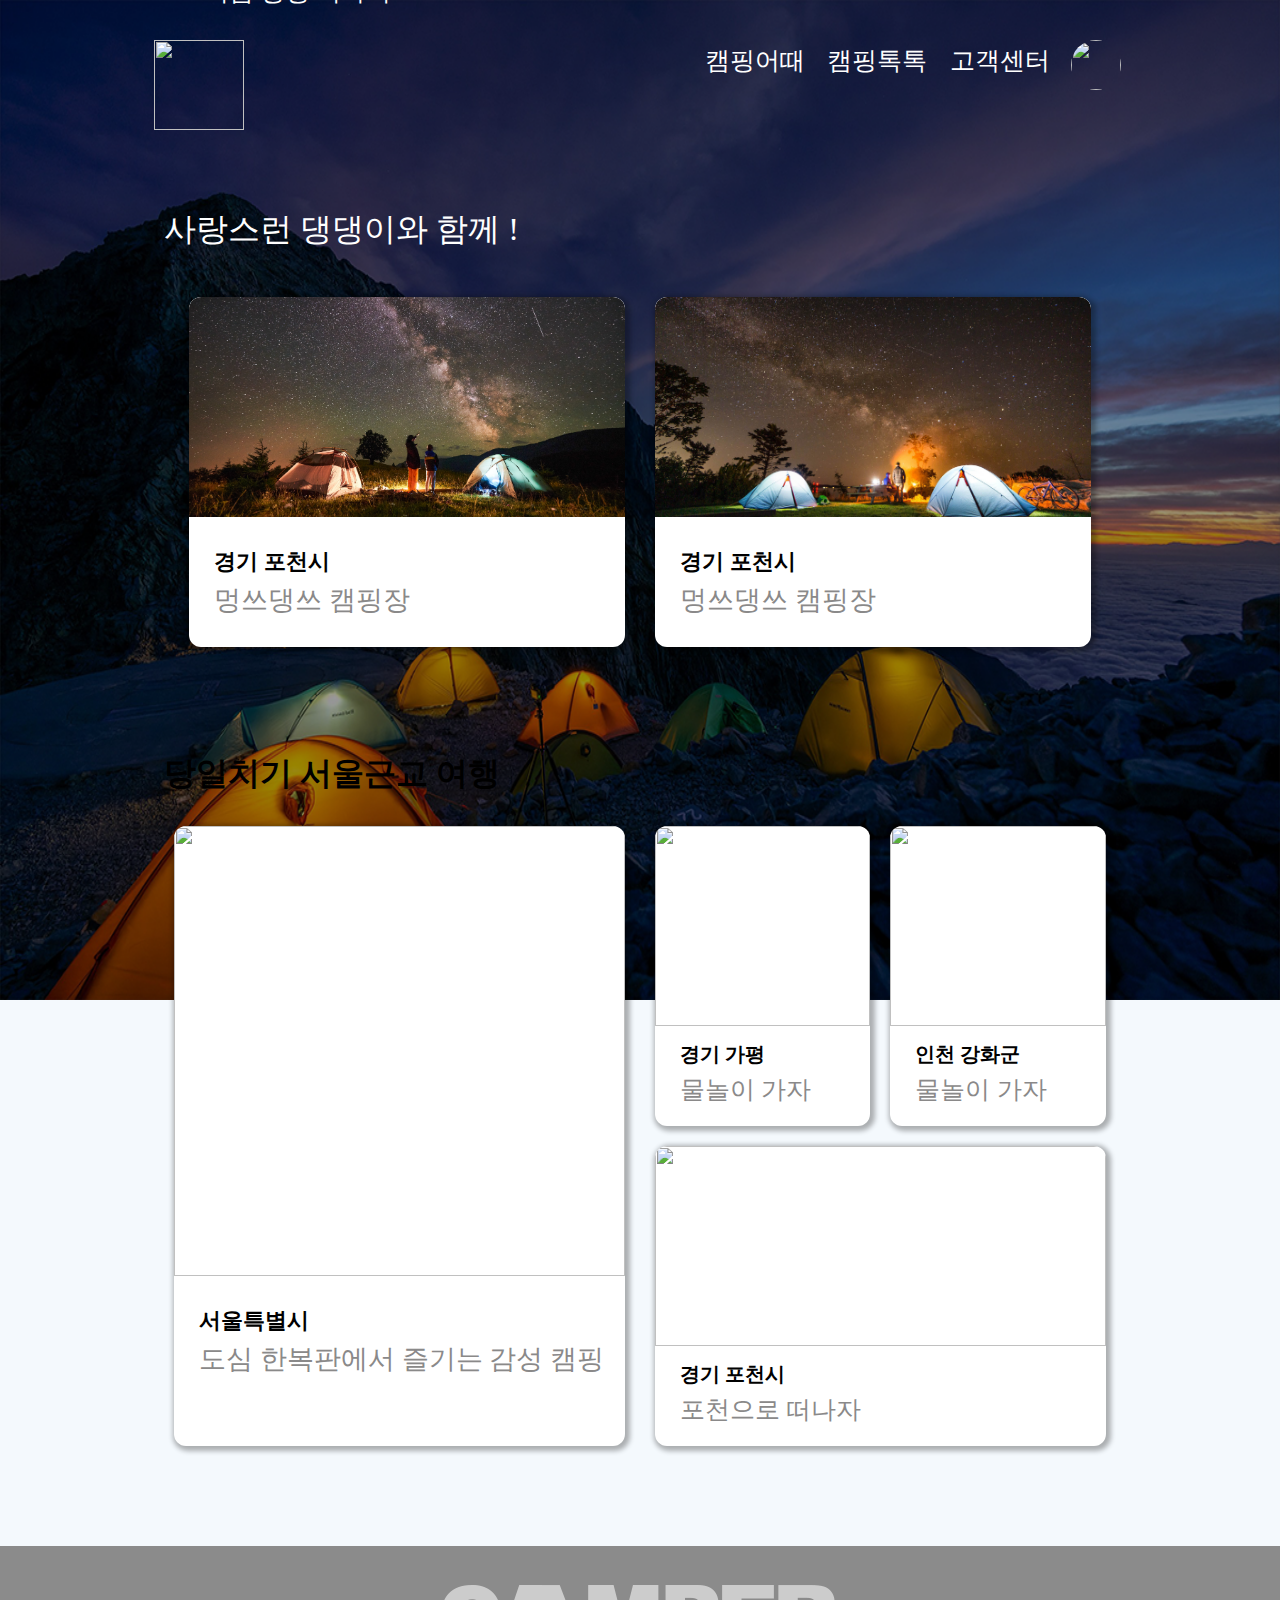
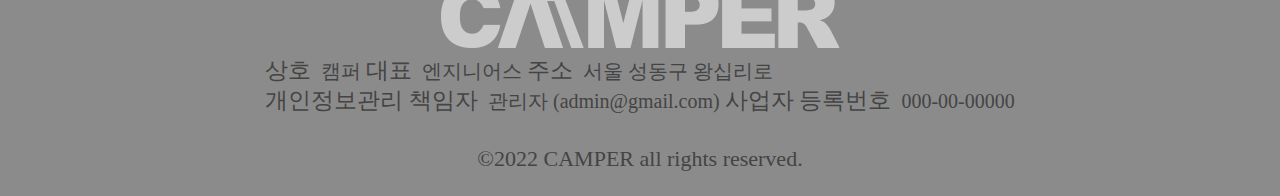
==== camper/src/main/webapp/index.html @ 8da44488 "0301 test" ====
<html lang="ko">

<head>
    <meta charset="UTF-8">
    <meta http-equiv="X-UA-Compatible" content="IE=edge">
    <meta name="viewport" content="width=device-width, initial-scale=1.0">
    <title>CAMPER</title>
    <link href="images/favicon.png" rel="shortcut icon">
    <link rel="stylesheet" href="./stylesheets/layout.css">
    <link rel="stylesheet" href="./stylesheets/header.css">
    <link rel="stylesheet" href="./stylesheets/footer.css">
    <link rel="stylesheet" href="./stylesheets/modal.css">
    <link rel="stylesheet" href="./stylesheets/main.css">
    <script src="https://use.fontawesome.com/releases/v5.2.0/js/all.js"></script>

    <style>
        @media screen and (max-width: 1780px) {
            .second_item:last-child {
                display: none;
            }
        }

        @media screen and (max-width: 1250px) {
            .header_container {
                width: 100%;
                padding: 12vw;
                padding-top: 20px;
                padding-bottom: 0;
                margin-top: 20px;
                display: flex;
                align-items: center;
            }

            .logo img {
                width: 130px;
                height: 30px;
            }

            .tab_menu_container {
                display: none;
                flex-direction: column;
                align-items: center;
                width: 100%;

            }

            .tab_menu_btn {
                width: 100%;
                text-align: center;
            }

            .burgerBar {}

            .burger_menu_container {
                justify-content: end;
                z-index: -1;
                margin-right: 10px;
            }

            .burger_menu {
                background: none;
                border: 0;
                outline: 0;
                cursor: pointer;
                width: 15%;
                height: 40px;
                transition: 0.3s all;
                text-align: center;
                font-size: 25px;
                font-weight: 500;
                color: #fff;
                display: block;
                padding: 5px 0 0 20px;
            }


            .tab_menu_container.active {
                display: flex;
                background-color: black;
                color: white;
            }
        }

        @media screen and (max-width: 950px) {

            .leftItem {
                width: 100%;
                height: 400px;
                margin: 0px;
            }

            .third_item_thumb1 {
                height: 275px;
            }

            .third_txt1 {
                height: 125px;
                width: 100%;
                border-radius: 0px 0px 12px 12px;
                font-weight: bold;
            }

            .rightItem {
                display: none;
            }

            .thirdContainer {
                display: flex;
                padding: 30px 10px 10px 10px;
                height: 400px;
                width: 100%;
            }

            body {
                background-size: 100% 700px;
            }

            header {
                height: 150px;
                width: 100%;
            }

            .first_section {
                margin: 0 12vw 20px 12vw;
            }

            .first_article {
                width: 60%;
                margin-bottom: -50px;
            }

            .article_title {
                font-size: 30px;
                white-space: pre-line;
                color: #ef8f1e;
                font-weight: 500;
            }

            .article_content {
                font-size: 18px;
                font-weight: 300;
                color: #fff;
                margin-top: 20px;
                line-height: 27px;
                overflow: hidden;
            }

            .article_view {
                font-size: 20px;
                font-weight: 400;
                margin-top: 5px;
                overflow: hidden;
            }
        }
    </style>
</head>

<body>
    <header>
        <nav class="header_container">
            <div class="header_item logo"><a href="/"><img src="./images/logo.PNG" height="90px"></a></div>
            <div class="header_item searchBar">
                <div class="tab_menu_container">
                    <button class="tab_menu_btn" id="stayBtn"><a href="./search/theme.do" style="color: #fff;">캠핑어때</a></button>
                    <button class="tab_menu_btn" id="experienceBtn"><a href="./community/main.do" style="color: #fff;">캠핑톡톡</a></button>
                    <button class="tab_menu_btn" id="onlineBtn"><a href="./dashboard/myads.do" style="color: #fff;">고객센터</a></button>
                </div>
            </div>

            <div class="header_item">
                <div class="header_dropdown"><button class="dropBtn"><img class="user_icon" src="./images/1.jpg"
                            height="30px"></button>
                    <div class="dropdown-content hidden"><a href="./login/login.do" id="loginBtn">로그인</a><a id="signupBtn" href="./login/register">회원가입</a></div>
                </div>
            </div>

            <div class="header_item BurgerBar">
                <div class="burger_menu_container">
                    <a href="#" class="burger_menu"><i class="fas fa-bars"></i></a>
                </div>
            </div>

            <div class="login hidden">
                <div class="modal_overlay"></div>
                <div class="modal_content">
                    <div class="modalTop"><button>&times</button></div>
                    <div class="modalTitle">로그인</div>
                    <form class="loginForm" action="/login" method="post">
                        <table>
                            <tr>
                                <td><input class="modalInput" type="email" placeholder="이메일" name="id" required></td>
                            </tr>
                            <tr>
                                <td><input class="modalInput" type="password" placeholder="비밀번호" name="password"
                                        required></td>
                            </tr>
                            <tr>
                                <td><input class="modalSubmit" type="submit" value="로그인"></td>
                            </tr>
                        </table>
                    </form>
                </div>
            </div>
            <div class="signup hidden">
                <div class="modal_overlay"></div>
                <div class="modal_content">
                    <div class="modalTop"><button>&times</button></div>
                    <div class="modalTitle">회원가입</div>
                    <form class="signupForm" action="/signup" method="post">
                        <table>
                            <tr>
                                <td><input class="modalInput" type="email" placeholder="이메일" name="id" required></td>
                            </tr>
                            <tr>
                                <td><input class="modalInput" type="password" placeholder="비밀번호" name="password"
                                        required></td>
                            </tr>
                            <tr>
                                <td><input class="modalInput" type="text" placeholder="이름" name="name" required></td>
                            </tr>
                            <tr>
                                <td><input class="modalInput" type="text" placeholder="휴대전화 ex) 010-0000-0000"
                                        name="phone" pattern="[0-9]{3}-[0-9]{3,4}-[0-9]{4}" required></td>
                            </tr>
                            <tr>
                                <td><input class="modalSubmit" type="submit" value="회원가입"></td>
                            </tr>
                        </table>
                    </form>
                </div>
            </div>
            <div class="drop_overlay hidden"></div>
        </nav>
    </header>


    <main>
        <section>
            <article class="first_section">
                <article class="first_article">
                    <div class="article_title"> <span>별 보러 가자</span></div>
                    <p class="article_content">나랑 별 보러 가지 않을래 너희 집
                        앞으로 잠깐 나올래 가볍게
                        겉옷 하나 걸치고서 나오면 돼
                        너무 멀리 가지 않을게</p>
                    <p class="article_view"><a href="#">지금 당장 떠나기 ></a></p>
                </article>
            </article>
        </section>
        <section>
            <article class="second_section">
                <article class="second_article">
                    <div class="second_title">사랑스런 댕댕이와 함께 !</div>
                    <article class="second_container">
                        <div class="second_item">
                            <a href="./search/detail.do">
                                <img class="item_thumb" src="./images/camping1.jpeg">
                                <div class="item_txt">
                                    <div class="item_title">경기 포천시</div>
                                    <div class="item_descript">멍쓰댕쓰 캠핑장</div>
                                </div>
                            </a>
                        </div>
                        <div class="second_item">
                            <a href="./search/detail.do">
                                <img class="item_thumb" src="./images/camping2.jpeg">
                                <div class="item_txt">
                                    <div class="item_title">경기 포천시</div>
                                    <div class="item_descript">멍쓰댕쓰 캠핑장</div>
                                </div>
                            </a>
                        </div>
                        <div class="second_item">
                            <a href="./search/detail.do">
                                <img class="item_thumb" src="./images/camping3.jpeg">
                                <div class="item_txt">
                                    <div class="item_title">경기 포천시</div>
                                    <div class="item_descript">멍쓰댕쓰 캠핑장</div>
                                </div>
                            </a>
                        </div>
                    </article>
                </article>
            </article>
            <article class="third_section">
                <article class="third_article">
                    <div class="third_title">당일치기 서울근교 여행</div>
                    <div class="thirdContainer">
                        <div class="leftItem">
                            <a href="#">
                                <img class="third_item_thumb1" src="./images/1.jpg">
                                <div class="third_txt1">
                                    <div class="thirdTitle">서울특별시</div>
                                    <div class="third_descript">도심 한복판에서 즐기는 감성 캠핑</div>
                                </div>
                            </a>
                        </div>
                        <div class="rightItem">
                            <div class="rightTop">
                                <div class="topleft">
                                    <a href="#">
                                        <img class="third_item_thumb2" src="./images/2.jpg">
                                        <div class="third_txt2">
                                            <div class="thirdTitle2">경기 가평</div>
                                            <div class="third_descript2">물놀이 가자</div>
                                        </div>
                                    </a>
                                </div>
                                <div class="topRight">
                                    <a href="#">
                                        <img class="third_item_thumb2" src="./images/3.jpg">
                                        <div class="third_txt2">
                                            <div class="thirdTitle2">인천 강화군</div>
                                            <div class="third_descript2">물놀이 가자</div>
                                        </div>
                                    </a>
                                </div>
                            </div>
                            <div class="rightBottom">
                                <a href="#">
                                    <img class="third_item_thumb2" src="./images/4.jpg">
                                    <div class="third_txt2">
                                        <div class="thirdTitle2">경기 포천시</div>
                                        <div class="third_descript2">포천으로 떠나자</div>
                                    </div>
                                </a>
                            </div>
                        </div>
                    </div>
                </article>
            </article>
        </section>

    </main>
    <footer>
        <div class="footer_container">
            <div class="footer_item">
                <ul>
                    <li> <img src="./images/footerlogo.png"></li>
                </ul>
            </div>
            <div class="footer_item">
                <p class="footer_txt">
                    <span class="footer_title">상호</span> 캠퍼 <span class="footer_title">대표</span> 엔지니어스 <span
                        class="footer_title">주소</span> 서울 성동구 왕십리로<br>
                    <span class="footer_title">개인정보관리 책임자</span> 관리자 (admin@gmail.com) <span class="footer_title">사업자
                        등록번호</span> 000-00-00000<br>
                </p>
            </div>
            <p class="copy">&copy;2022 CAMPER all rights reserved.</p>
        </div>
    </footer>

    <script type="module" src="/javascripts/nav.js"></script>
    <script type="module" src="/javascripts/header.js"></script>
    <script type="module" src="/javascripts/header.js"></script>
</body>

</html>
---- camper/src/main/webapp/stylesheets/layout.css ----
@font-face {
  font-family: "애플산돌고딕"; 
  src: url('/fonts/AppleSDGothicNeoM.eot'); 
  src: local(※), url('/fonts/AppleSDGothicNeoM.woff') format('woff'),
        url('/fonts/AppleSDGothicNeoM.eot?#iefix') format('embedded-opentype'),
        url('/fonts/AppleSDGothicNeoM.ttf') format('truetype'); 

  }


* {
    margin: 0;
    padding: 0;
    list-style: none;
    text-decoration: none;
    box-sizing: border-box;
  }
  
  body {
    height: 100%;
    margin:0;
    font: 14px "애플산돌고딕M";
    display: flex;
    flex-direction: column;
    background: url(../images/bg.png) no-repeat;
    background-size: 100% 1000px;
    background-color: #f4f9fd;
    
  }
  
  header {
    height: 600px;
    width: 100%;
  }
  
  footer {
    padding: 8vw;
    padding-top: 2vw;
    height: 250px;
    margin-top: auto;
    background-color: rgb(139, 139, 139);
    width: 100%;
  }
  
  ul {
    font-weight: bold;
    list-style:none;
  }
  
  li {
    font-weight: normal;
    margin-top: 10px;
  }

  a{
    color: black;
  }
---- camper/src/main/webapp/stylesheets/header.css ----
:root {
  --text-color: #fff;
  --background-color: #000;
  --accent-color: #ef8f1e;
}

.header_top{
    text-align: center;
    height: 50px;
    padding: 15px;
  }
  
  .header_top > a {
    color:black;
    font-weight: bold;
  }
  
  .header_container {
    width: 100%;
    padding: 12vw;
    padding-top: 20px;
    padding-bottom: 0;
    margin-top: 20px;
    position: absolute;
    display: flex;
    flex-direction: row;

  }

  .header_dropdown {
    display: inline-block;
    height: 40px;
  }

  /*사용자 에이전트 스타일시트 개발자가 오버라이드하고 사용하지 않으면 임의로 지정된 CSS가 적용됨*/
  .dropBtn {
    cursor: pointer;
    display:flex;
    justify-content: space-between;
    background-color: rgba(255, 255, 255, 0);
    border: none;
  }
  .dropBtn:hover {
    opacity: 0.5;
  }
  
  .user_icon {
    margin-right: 5px;
    height: 50px;
    width: 50px;
    border-radius: 25px;
  }
  
  .dropdown-content {
    position: absolute;
    width: 150px;
    margin-right: 30px;
    background-color: white;
    border-radius: 12px;
    box-shadow: 0px 8px 16px 0px rgba(0,0,0,0.2);
    z-index: 1;
  }
  
  .dropdown-content a {
    color: black;
    padding: 8px 16px;
    margin:2px;
    border-radius: 12px;
    text-decoration: none;
    display: block;
    cursor: pointer;
  }
  
  .dropdown-content a:hover {background-color: rgb(235, 235, 235);}
  
  
  .drop_overlay {
    width: 100%;
    height: 100%;
    position: absolute;
  }
  
  #loginBtn {
    font-weight:bold;
  }
  
  .tab_menu_container {
    display:flex;
    justify-content: end;
    z-index: -1;
    margin-right: 10px;
  }
  
  .tab_menu_btn {
    background:none;
    border:0;
    outline:0;
    cursor:pointer;
    width:15%;
    height:40px;
    transition:0.3s all;
    text-align: center;
    font-size: 25px;
    font-weight:500;
    color: #fff;
  }
  
  .tab_menu_btn a:hover {
    color: #ef8f1e;
  }

  .burgerBar {
    display:none;
    padding:20px;
  }

  .searchBar {
    flex:1
  }

  .burger_menu {
    display: none;
    right: 32px;
    font-size: 24px;
    color: #fff;
  }

  .login {
      position: fixed;
      top:0;
      left:0;
      width: 100%;
      height: 100%;
      display:flex;
      justify-content: center;
      align-items: center;
  }
  
  .signup {
      position: fixed;
      top:0;
      left:0;
      width: 100%;
      height: 100%;
      display:flex;
      justify-content: center;
      align-items: center;
  }
  
  .reserve {
      position: fixed;
      top:0;
      left:0;
      width: 100%;
      height: 100%;
      display:flex;
      justify-content: center;
      align-items: center;
  }
  .afterLogin {
    font-weight: bold;
  }
---- camper/src/main/webapp/stylesheets/footer.css ----
.footer_container{
    display: flex;
    justify-content:space-evenly;
    align-items: center;
    flex-wrap: wrap;
    width: 100%;
}
.footer_item {
    flex:none;
    height:100%;
}

.copy{
    width: 100%;
    text-align: center;
    margin-top: 30px;
    font-size: 22px;
    color: rgb(68, 68, 68);
}

.footer_txt {
    font-size: 20px;
    font-weight: 300;
    line-height: 30px;
    color:rgb(68, 68, 68);
}

.footer_title {
    font-size: 23px;
    font-weight: 500;
    margin-right: 5px;
}
---- camper/src/main/webapp/stylesheets/modal.css ----
.modal_overlay{
    background-color: rgba(0,0,0,0.6);
    width: 100%;
    height: 100%;
    position: absolute;
}
.modal_content {
    background-color: white;
    padding: 40px 80px;
    text-align: center;
    position: relative;
    border-radius: 10px;
    width: 35%;
    box-shadow: 0 10px 20px rgba(0,0,0,0.19), 0 6px 6px rgba(0, 0, 0, 0.23);
}

table {
    width: 100%;
}

.modalInput {
    width: 100%;
    height: 50px;
    margin-top: 15px;
    border-radius: 4px;
    border-color: rgb(240,240,240);
}

.modalSubmit{
    background-color:rgb(254,90,92);
    border:none;
    border-radius: 4px;
    color:white;
    font-weight: bold;
    width: 100%;
    height: 50px;
    margin-top: 25px;
    margin-bottom: 20px;
    cursor: pointer;
}

.hidden {
    display:none;
}

.modalTop {
    width: 100%;
    display:flex;
}

.modalTop > button {
    position: absolute;
    background-color: white;
    font-size: large;
    border:none;
    right:10px;
    top:10px;
    cursor: pointer;
}

.modalTitle {
    font-weight: bold;
    font-size: 25px;
    margin-bottom: 15px;
}

.reseveForm {
    text-align: left;
}

.reserveDate {
    display: flex;
    justify-content: space-around;
    border:solid;
    border-width: 0.5px;
    border-radius: 4px;
    border-color: rgb(221, 221, 221);
    height: 40px;
    padding-top: 10px;
    margin-bottom: 10px;
}

.reserveDateItem {
    font-size: large;
}

.reserveLabel {
    font-size: large;
    font-weight: bold;
    margin-bottom: 10px;
}
.reservePersonnel {
    font-size: 20px;
    border:solid;
    border-width: 0.5px;
    border-radius: 4px;
    border-color: rgb(221, 221, 221);
    height: 40px;
    width: 100%;
    text-align: center;
}

.priceContainer {
    display:flex;
    justify-content: space-between;
    padding-top: 10px;
    margin-top: 15px;
    margin-bottom: 15px;
    height: 40px;
    width: 100%;
}

.priceItem {
    font-size: large;
}

.totalItem {
    font-size: large;
    font-weight: bold;
}
---- camper/src/main/webapp/stylesheets/main.css ----
.first_section {
    border-radius: 12px;
    margin: -300px 12vw 0 12vw;
}

.first_article {
    margin-right: auto;
    font-size: 20px;
    font-weight: bolder;
    padding: 50px 0px 0px 50px;
    width: 40%;
}

.article_title {
    font-size: 45px;
    white-space: pre-line;
    color: #ef8f1e;
    font-weight: 500;
}
.article_content {
    font-size: 25px;
    font-weight: 300;
    color: #fff;
    margin-top: 20px;
    line-height: 35px;
    overflow: hidden;
}

.article_view {
    font-size: 25px;
    font-weight: 400;
    margin-top: 5px;
    overflow: hidden;
}

.article_view a{
    color: #fff;
}

.second_section {
    padding: 200px 5vw 0px 5vw;
}

.second_article {
    margin-right: auto;
    padding: 0px 8.7% 0px 8.7%;
}

.second_container{
    display: flex;
    flex-wrap: wrap;
    padding: 30px 10px 10px 10px;
    height: 500px;
    width: 100%;
}

.second_title {
    font-weight: 500;
    font-size: 32px;
    color:white;

}

.second_item {
    flex:auto;
    width: 31%;
    border-radius: 12px;
    margin: 15px;
    box-shadow: 2px 2px 5px 3px rgba(0,0,0,0.3);
    background-color: #fff;
    height: 350px;
    overflow: hidden;
}

.item_thumb {
    /* 정해진 컨테이너에 맞게 이미지 사이즈 조절하고 싶으면 */
    /* object-fit: cover*/
    object-fit: cover;
    border-radius: 12px 12px 0px 0px;
    width: 100%;
    height: 220px;
}

.item_txt{
    height: 130px;
    padding: 10px 10px;
}

.item_title {
    padding: 20px 0px 5px 15px;
    font-weight: 700;
    font-size: 22px;
}

.item_descript {
   padding: 0px 0px 0px 15px; 
   font-size: 27px;
   font-weight: 300;
   color: rgb(138, 137, 137);
}

.third_section {
    padding: 0px 5vw 150px;
}

.third_article {
    margin-right: auto;
    padding: 0px 8.7% 0px 8.7%;
}

.thirdContainer {
    display: flex;
    padding: 30px 10px 10px 10px;
    height: 600px;
    width: 100%;
}

.third_title {
    font-weight: bold;
    font-size: 32px;
    color: #000;
}

.leftItem {
    /* display:flex; */
    width: 50%;
    border-radius: 12px;
    margin: 0px 30px 0px 0px;
    box-shadow: 2px 2px 5px 3px rgba(0,0,0,0.3);
    object-fit: cover;
    height: 620px;
    background-color: #fff;
    overflow: hidden;
}

.third_item_thumb1 {
    /* 정해진 컨테이너에 맞게 이미지 사이즈 조절하고 싶으면 */
    /* object-fit: cover*/
    object-fit: cover;
    border-radius: 12px 12px 0px 0px;
    width: 100%;
    height: 450px;
}

.third_item_thumb2 {
    /* 정해진 컨테이너에 맞게 이미지 사이즈 조절하고 싶으면 */
    /* object-fit: cover*/
    object-fit: cover;
    border-radius: 12px 12px 0px 0px;
    width: 100%;
    height: 200px;
}

.rightItem {
    /* display:flex; */
    flex-direction: column;
    width: 50%;
    height: 600px;
    
}

.rightTop {
    display:flex;
    height: 50%;
    margin:0px 0px 5px 0px;
    justify-content: space-between;

}
.topleft {
    width: 50%;
    /* display:flex; */
    border-radius: 12px;
    margin:0px 20px 0px 0px;
    box-shadow: 2px 2px 5px 3px rgba(0,0,0,0.3);
    background-color: #fff;
    overflow: hidden;
}
.topRight {
    width: 50%;
    /* display:flex; */
    border-radius: 12px;
    box-shadow: 2px 2px 5px 3px rgba(0,0,0,0.3);
    background-color: #fff;
    overflow: hidden;
}

.rightBottom {
    width:100%;
    height: 50%;
    /* display:flex; */
    border-radius: 12px;
    margin:20px 0px 0px 0px;
    box-shadow: 2px 2px 5px 3px rgba(0,0,0,0.3);
    background-color: #fff;
    overflow: hidden;
}


.third_txt1 {
    margin-top: auto;
    height: 150px;
    width: 100%;
    border-radius: 0px 0px 12px 12px;
    padding: 10px;
    font-weight: bold;
}

.third_txt2 {
    margin-top: auto;
    height: 80px;
    width: 100%;
    border-radius: 0px 0px 12px 12px;
    padding: 10px;
    font-weight: bold;
}

.thirdTitle {
    padding: 20px 0px 5px 15px;
    font-weight: 700;
    font-size: 22px;
}

.third_descript {
    padding: 0px 0px 0px 15px; 
    font-size: 27px;
    font-weight: 300;
    color: rgb(138, 137, 137);
}

.thirdTitle2 {
    padding: 5px 0px 5px 15px;
    font-weight: 700;
    font-size: 20px;
}

.third_descript2 {
    padding: 0px 0px 0px 15px; 
    font-size: 25px;
    font-weight: 300;
    color: rgb(138, 137, 137);
}
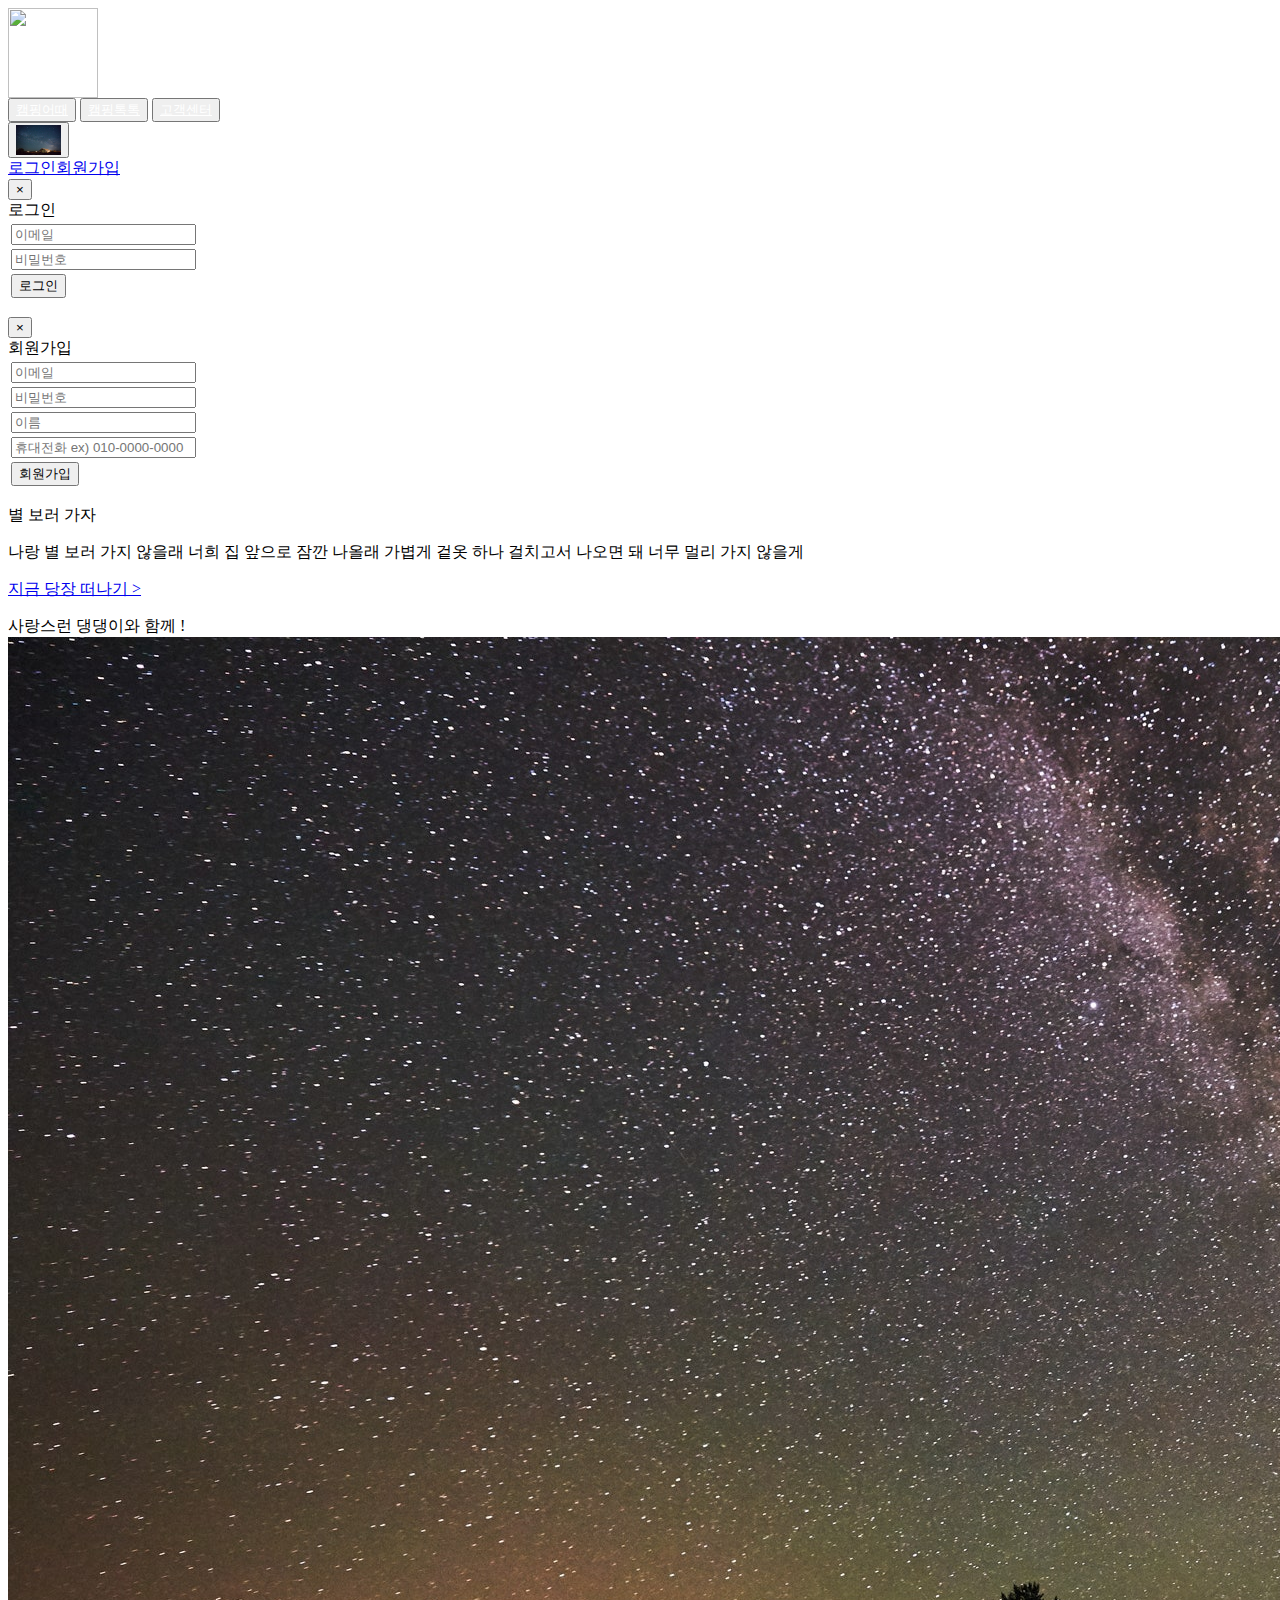
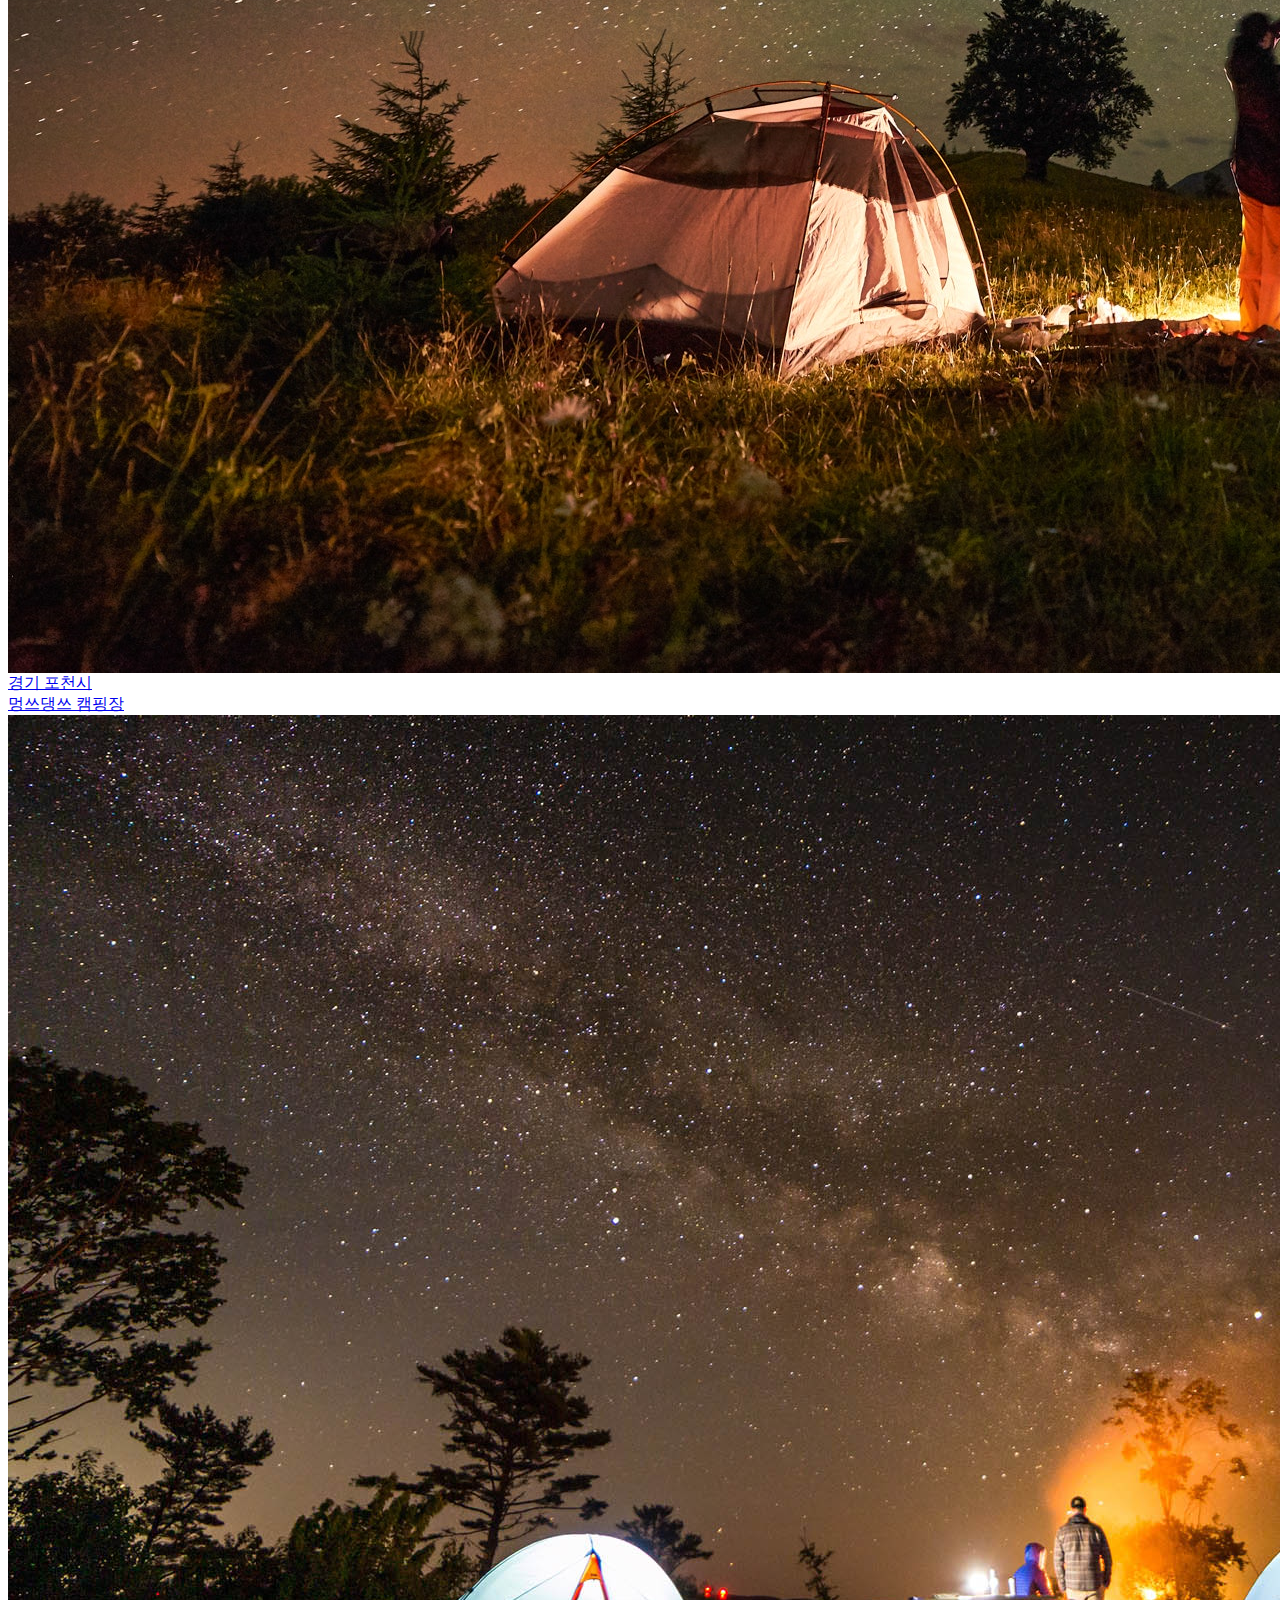
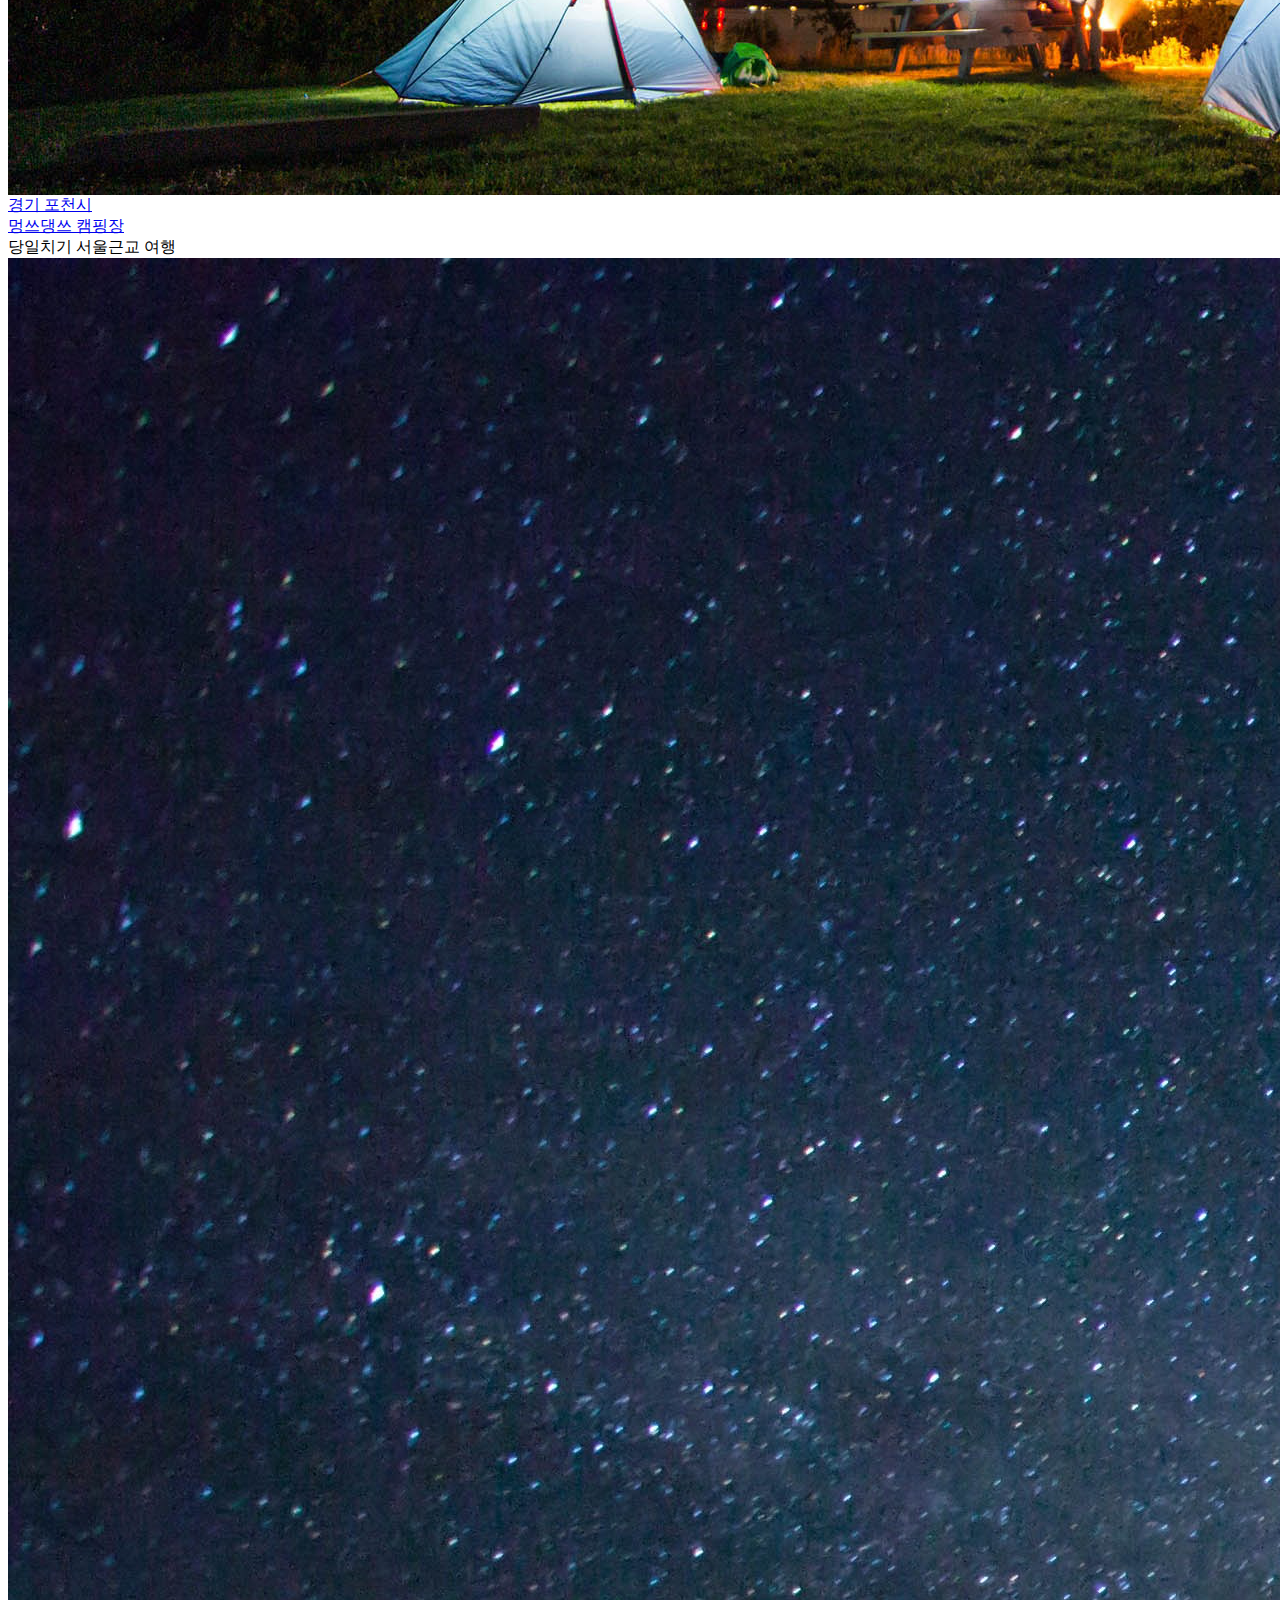
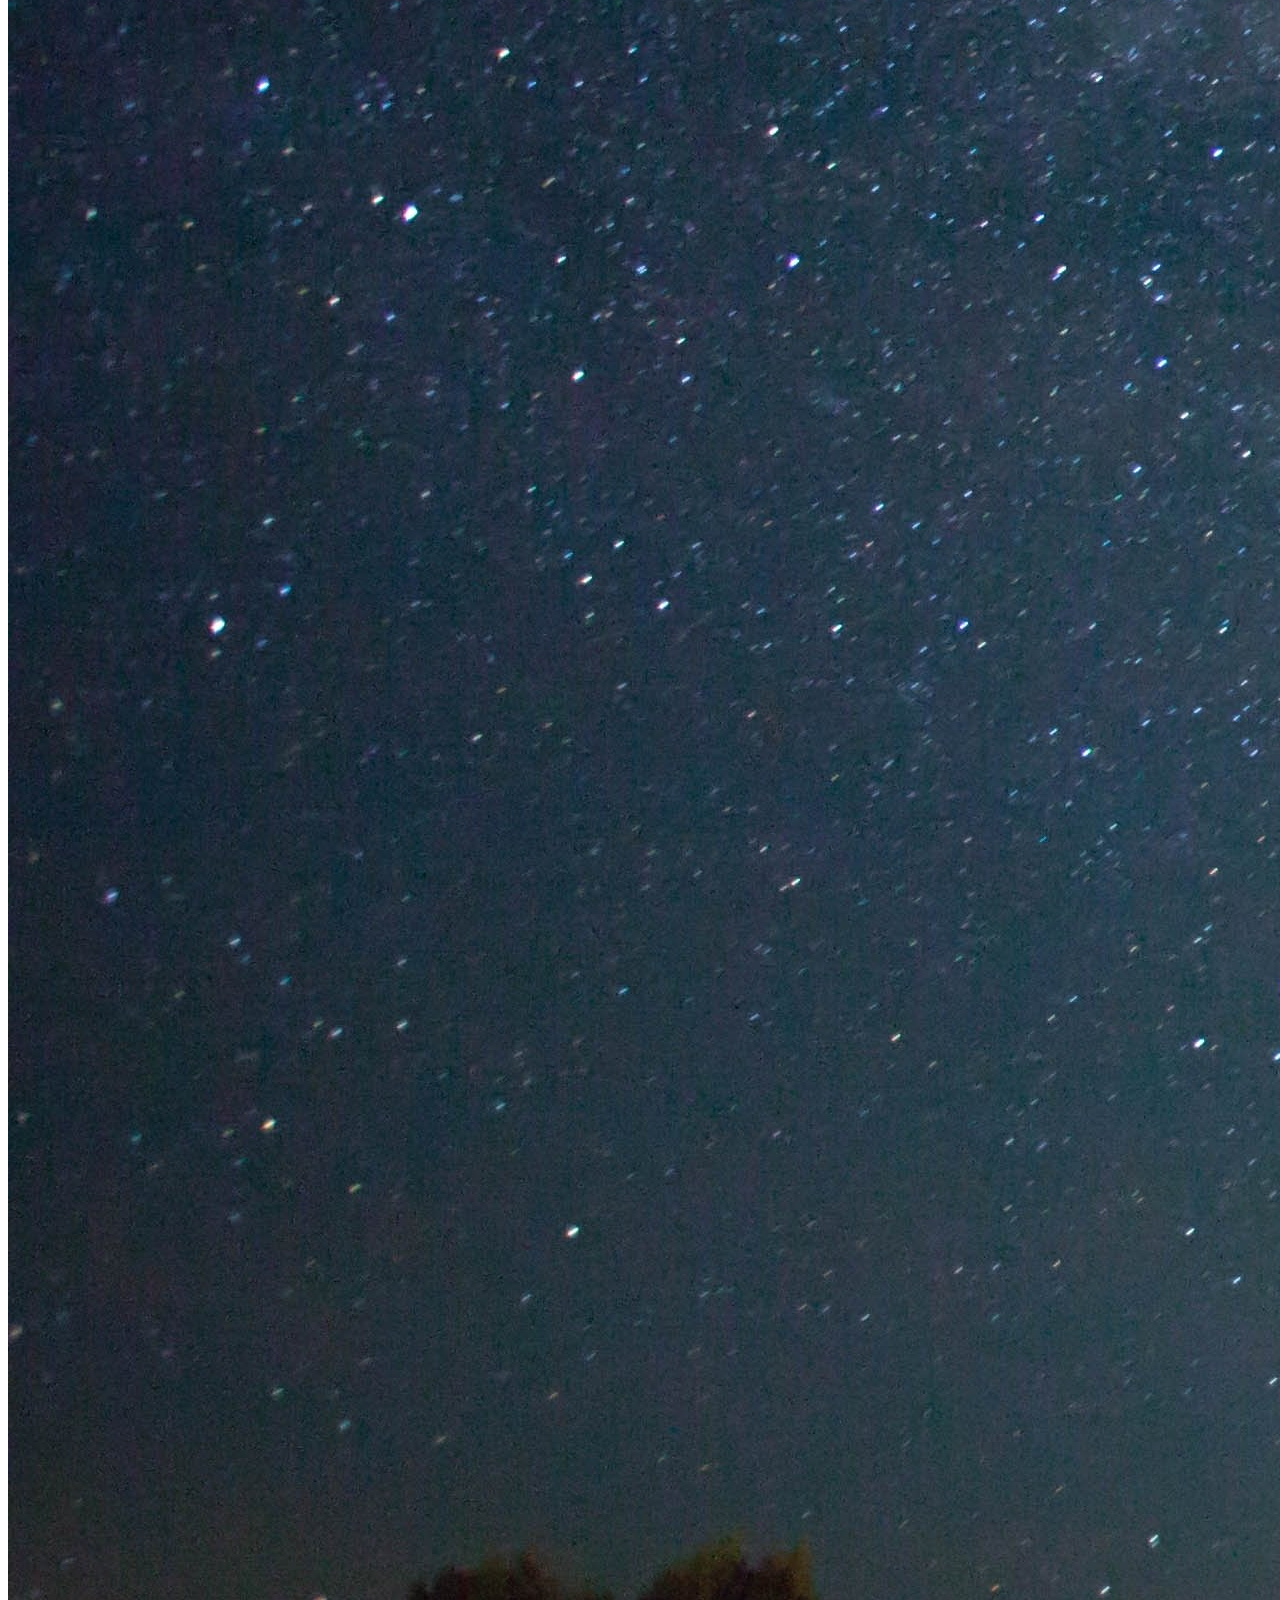
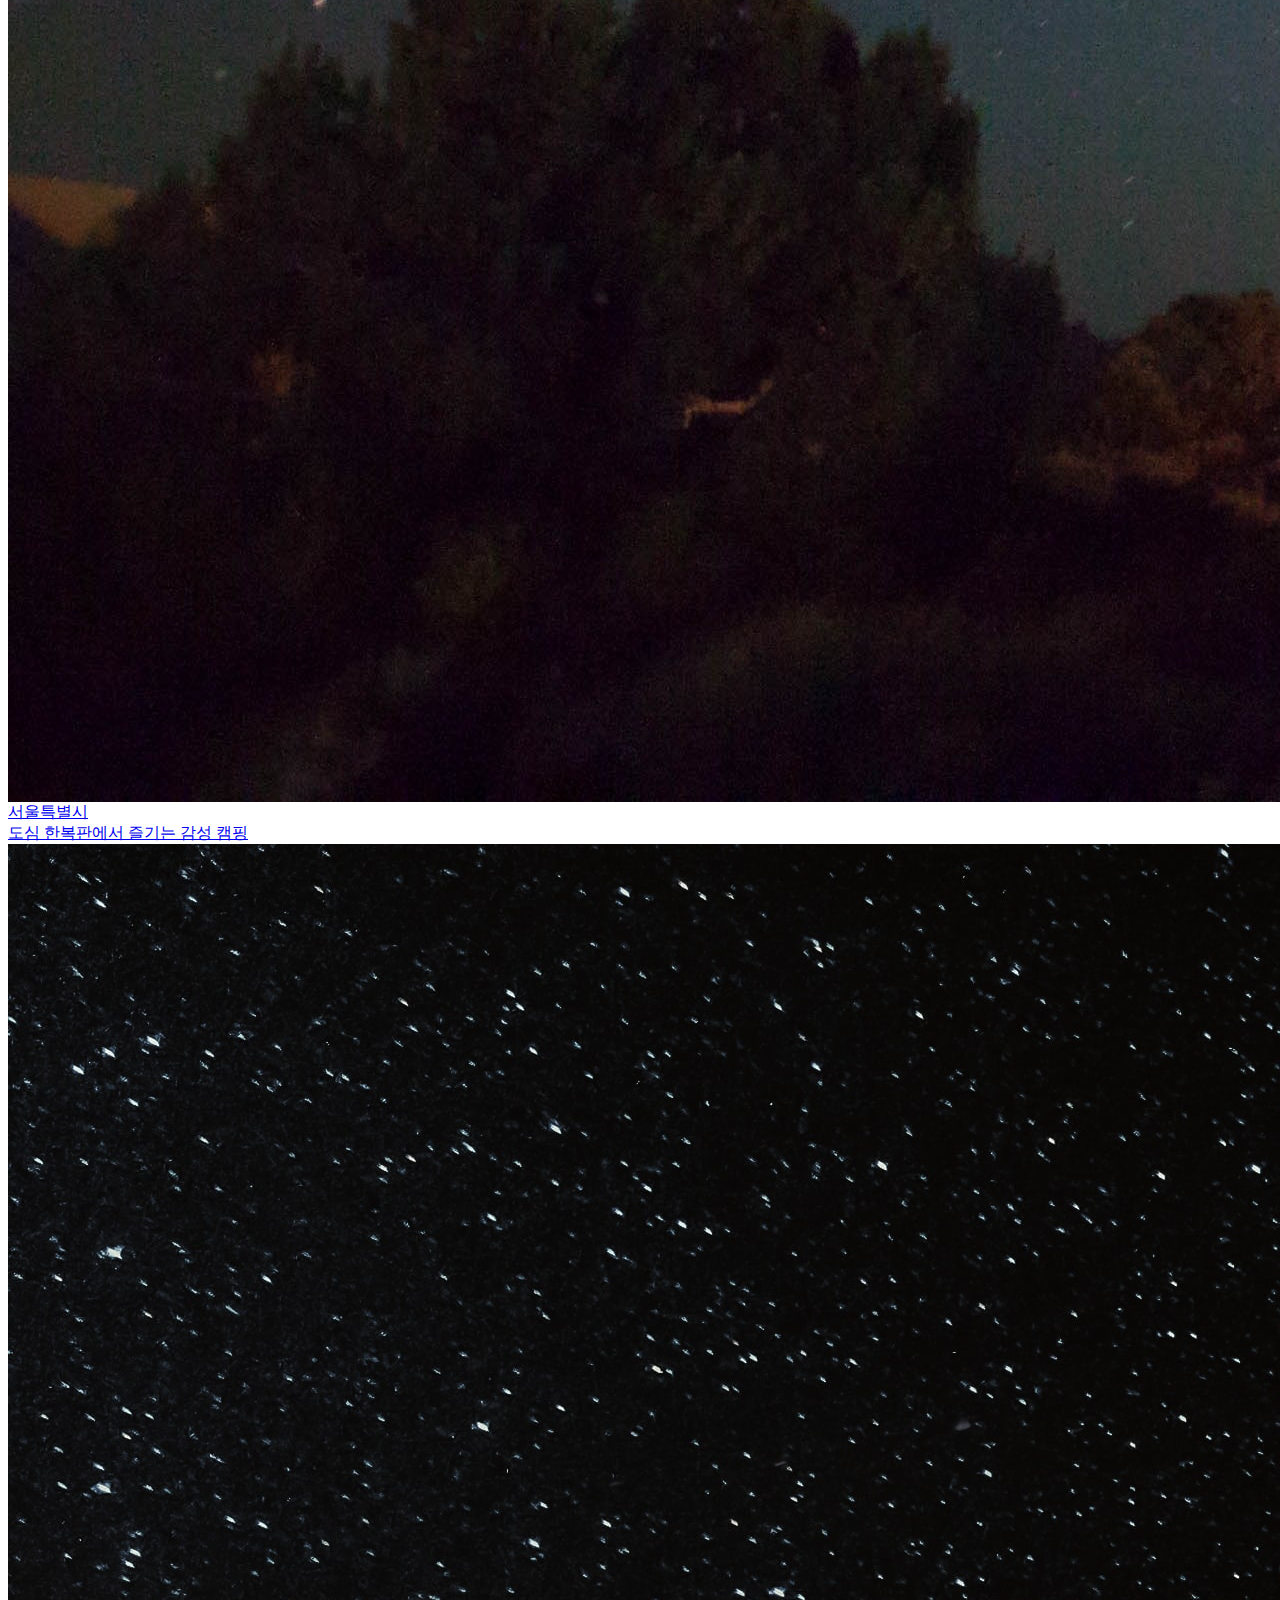
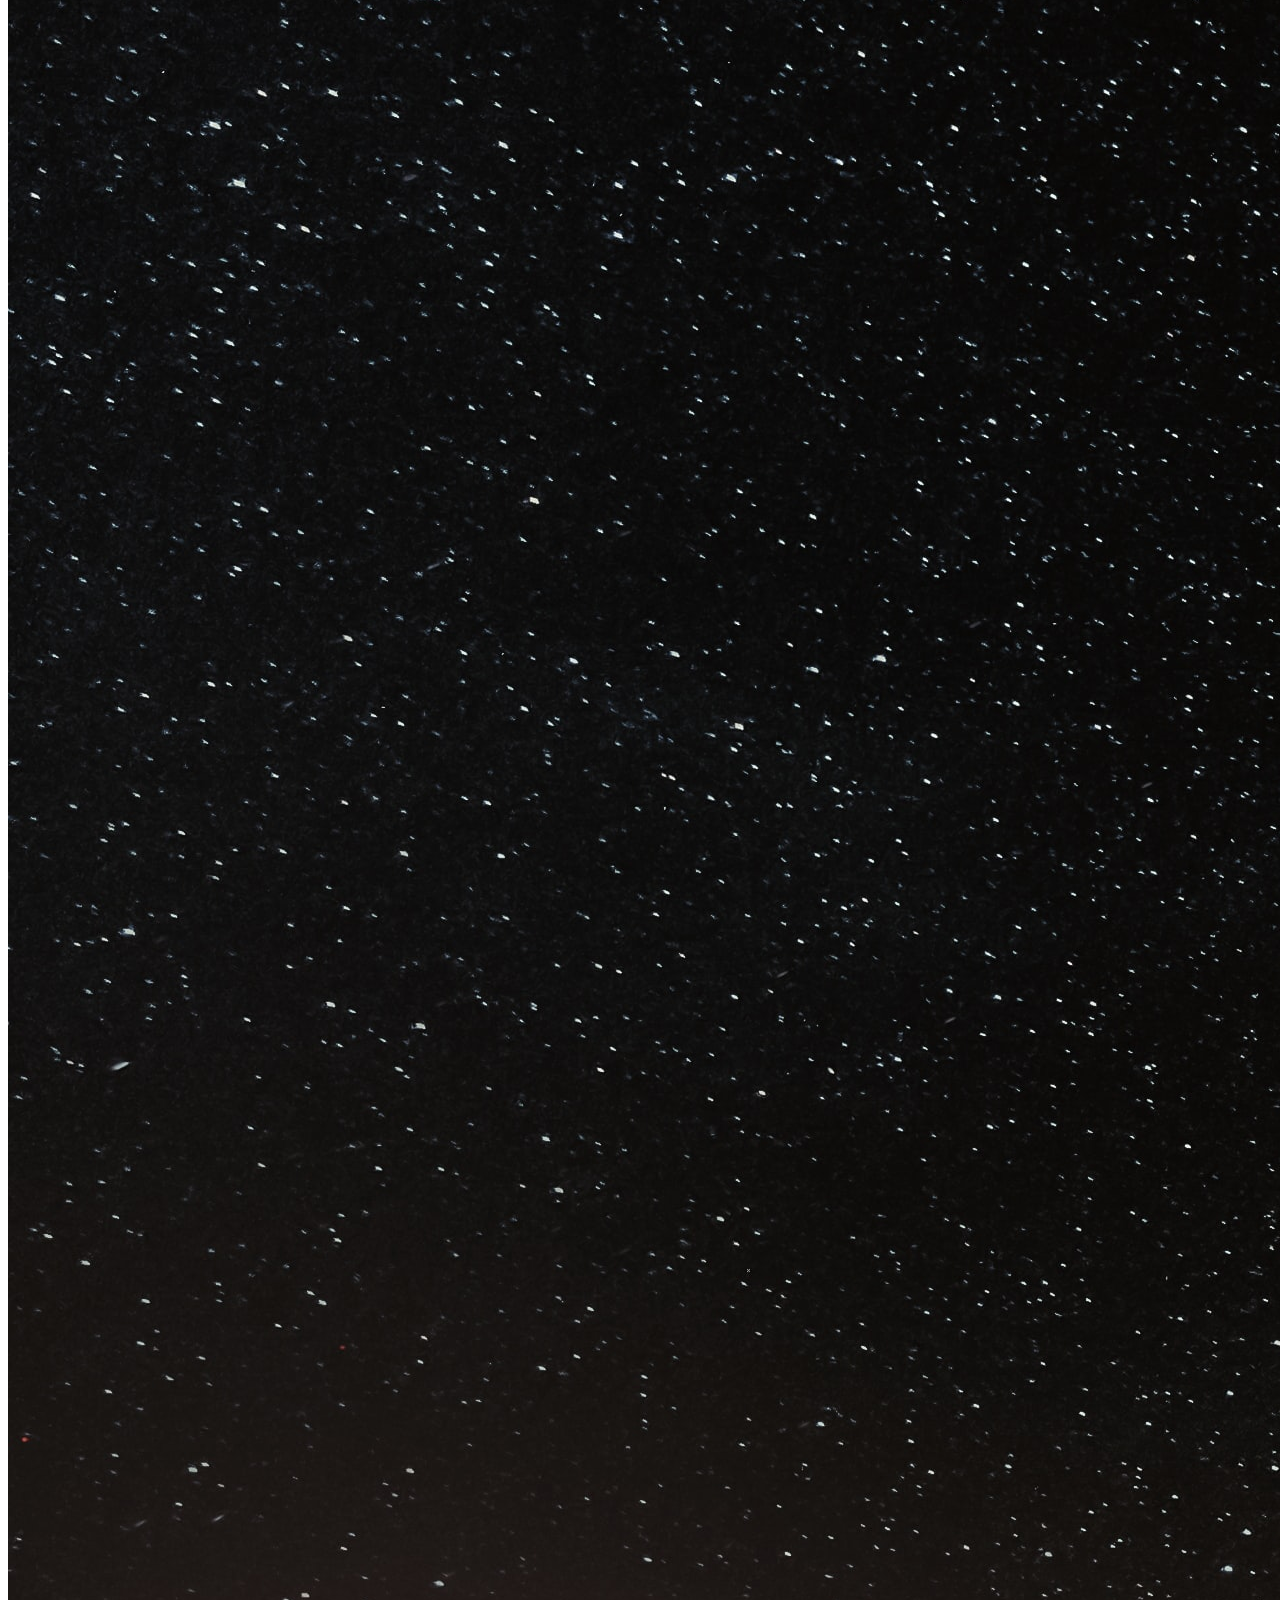
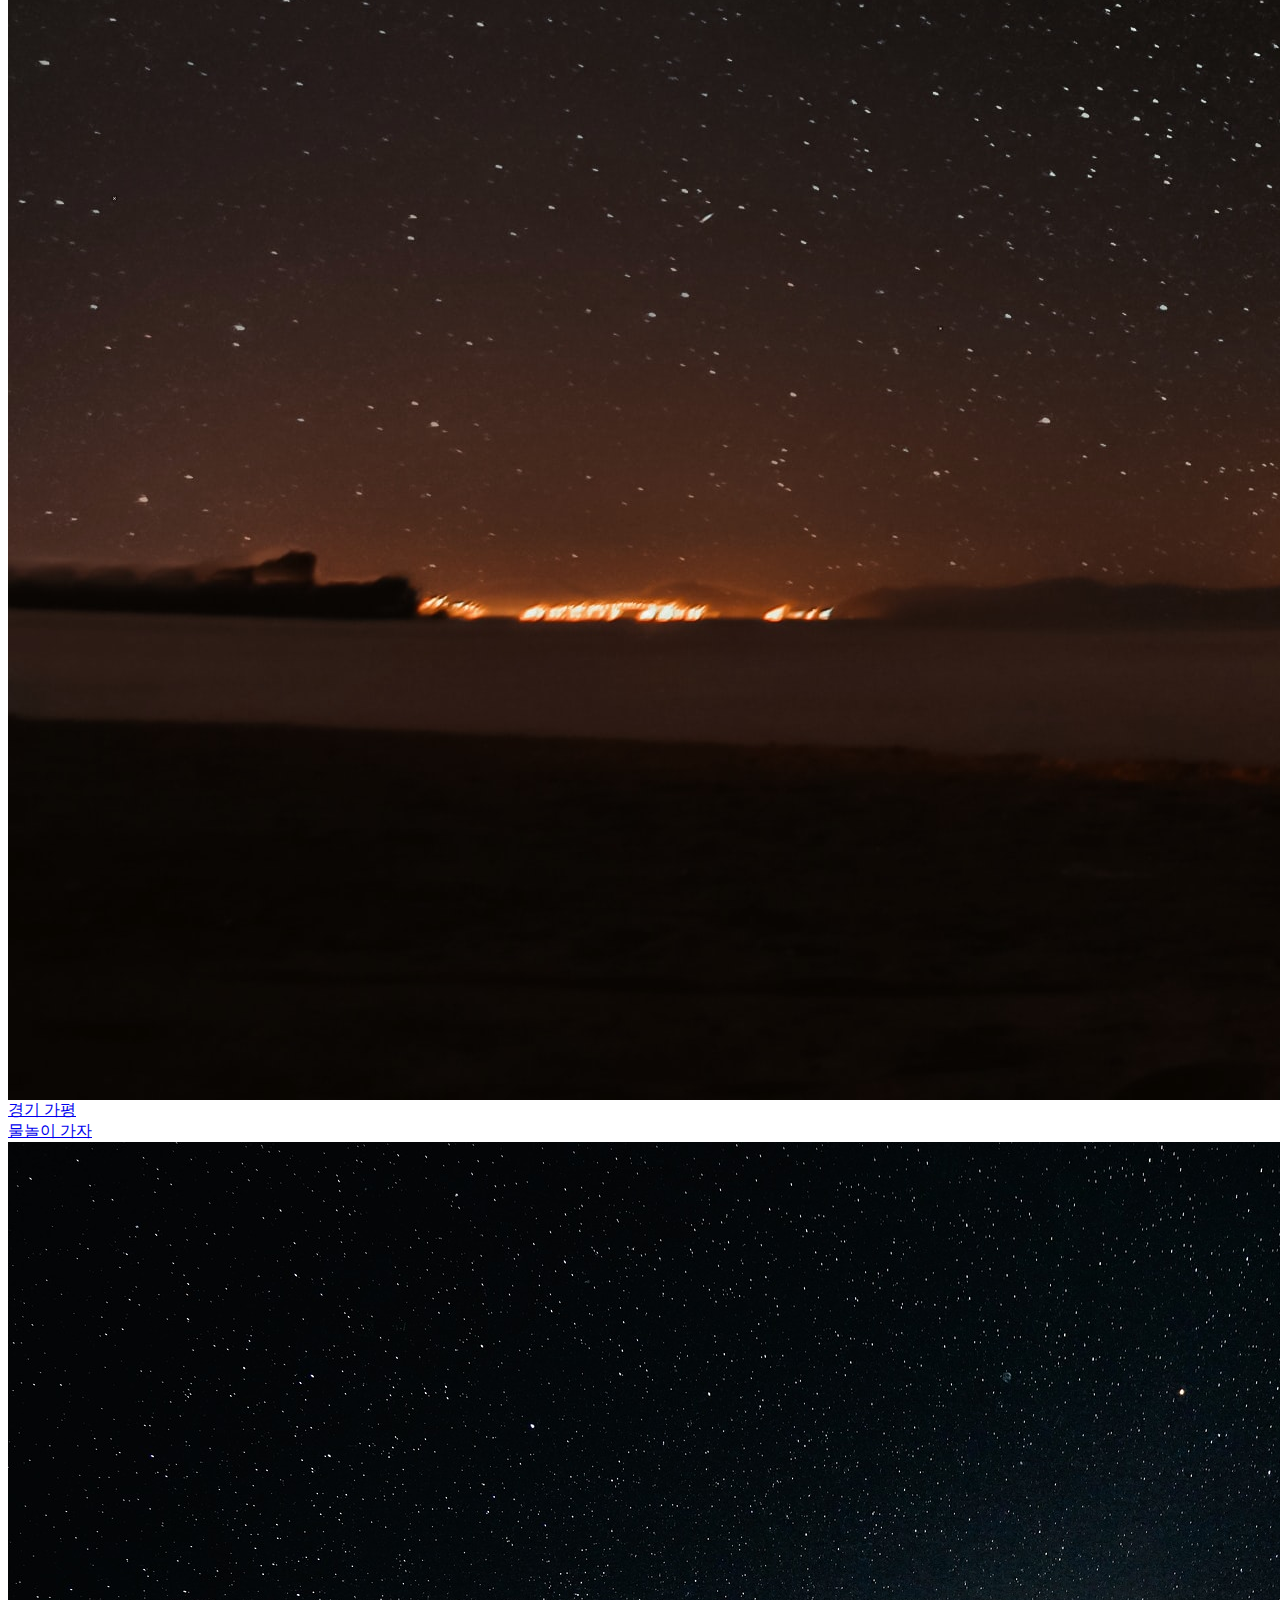
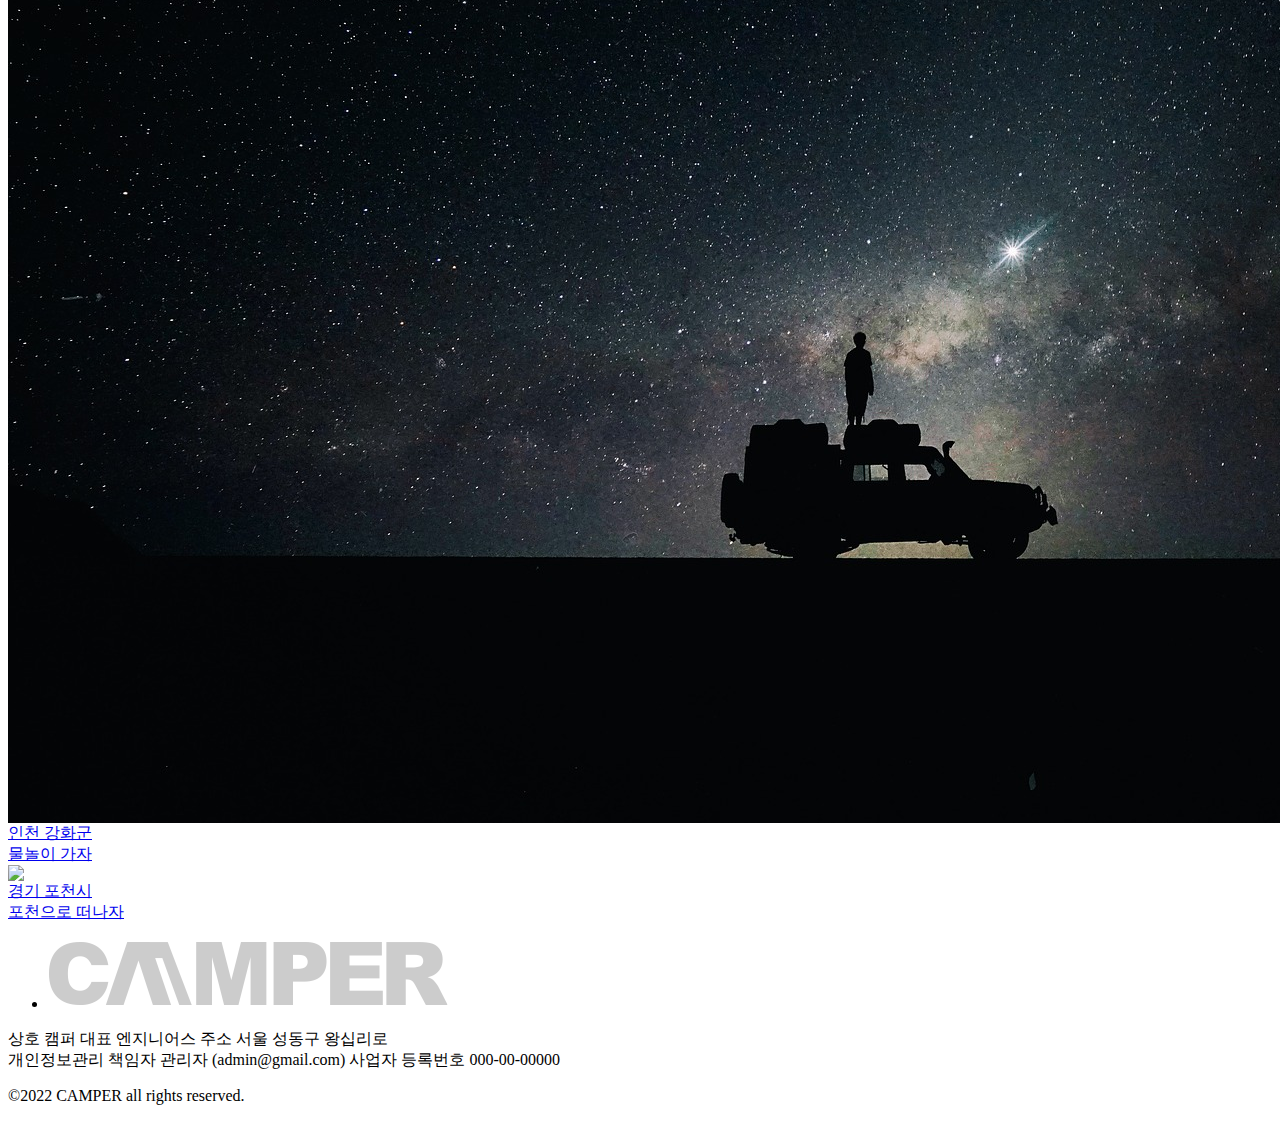
==== commit 2d346e4c: "fix(core): 스프링부트 서버 시작가능" ====
--- a/camper/src/main/webapp/index.html
+++ b/camper/src/main/webapp/index.html
@@ -6,11 +6,11 @@
     <meta name="viewport" content="width=device-width, initial-scale=1.0">
     <title>CAMPER</title>
     <link href="images/favicon.png" rel="shortcut icon">
-    <link rel="stylesheet" href="./stylesheets/layout.css">
-    <link rel="stylesheet" href="./stylesheets/header.css">
-    <link rel="stylesheet" href="./stylesheets/footer.css">
-    <link rel="stylesheet" href="./stylesheets/modal.css">
-    <link rel="stylesheet" href="./stylesheets/main.css">
+    <link rel="stylesheet" href="/stylesheets/layout.css">
+    <link rel="stylesheet" href="/stylesheets/header.css">
+    <link rel="stylesheet" href="/stylesheets/footer.css">
+    <link rel="stylesheet" href="/stylesheets/modal.css">
+    <link rel="stylesheet" href="/stylesheets/main.css">
     <script src="https://use.fontawesome.com/releases/v5.2.0/js/all.js"></script>
 
     <style>
@@ -158,7 +158,7 @@
 <body>
     <header>
         <nav class="header_container">
-            <div class="header_item logo"><a href="/"><img src="./images/logo.PNG" height="90px"></a></div>
+            <div class="header_item logo"><a href="/"><img src="/images/logo.png" height="90px"></a></div>
             <div class="header_item searchBar">
                 <div class="tab_menu_container">
                     <button class="tab_menu_btn" id="stayBtn"><a href="./search/theme.do" style="color: #fff;">캠핑어때</a></button>
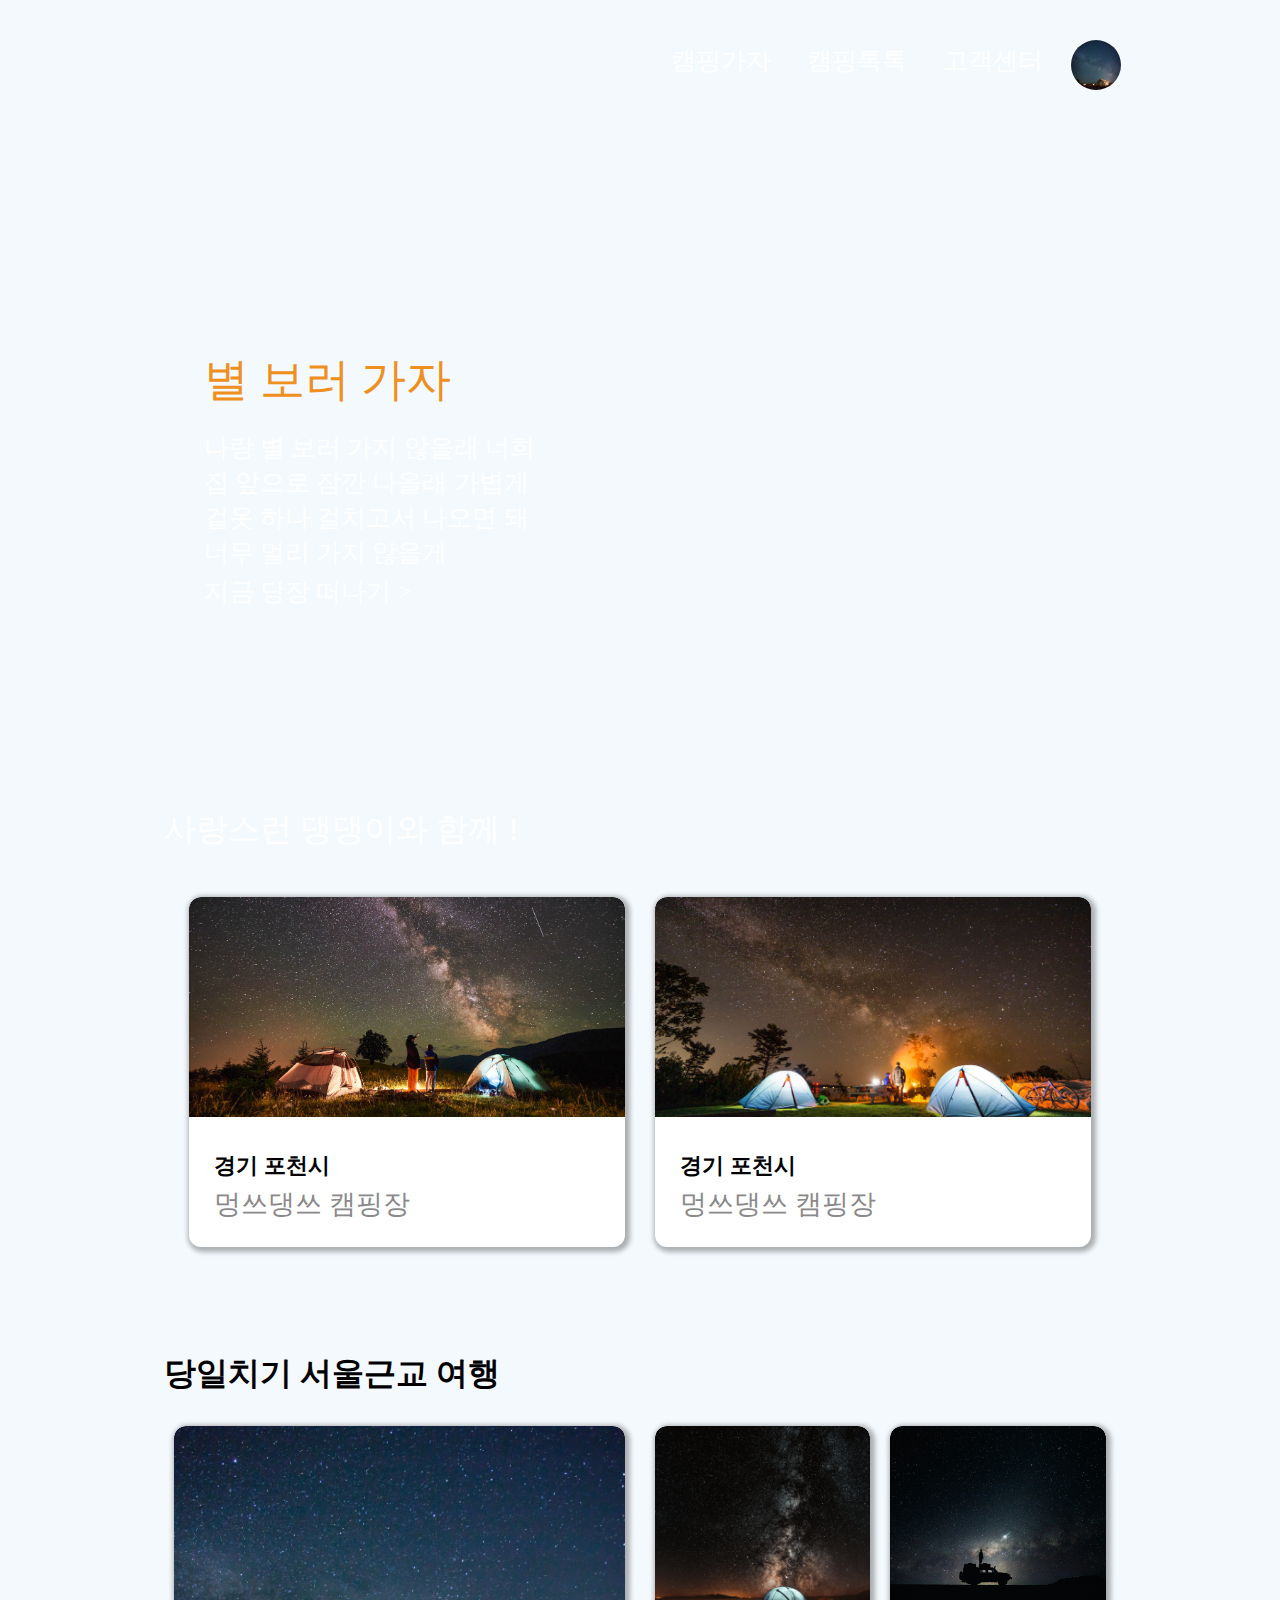
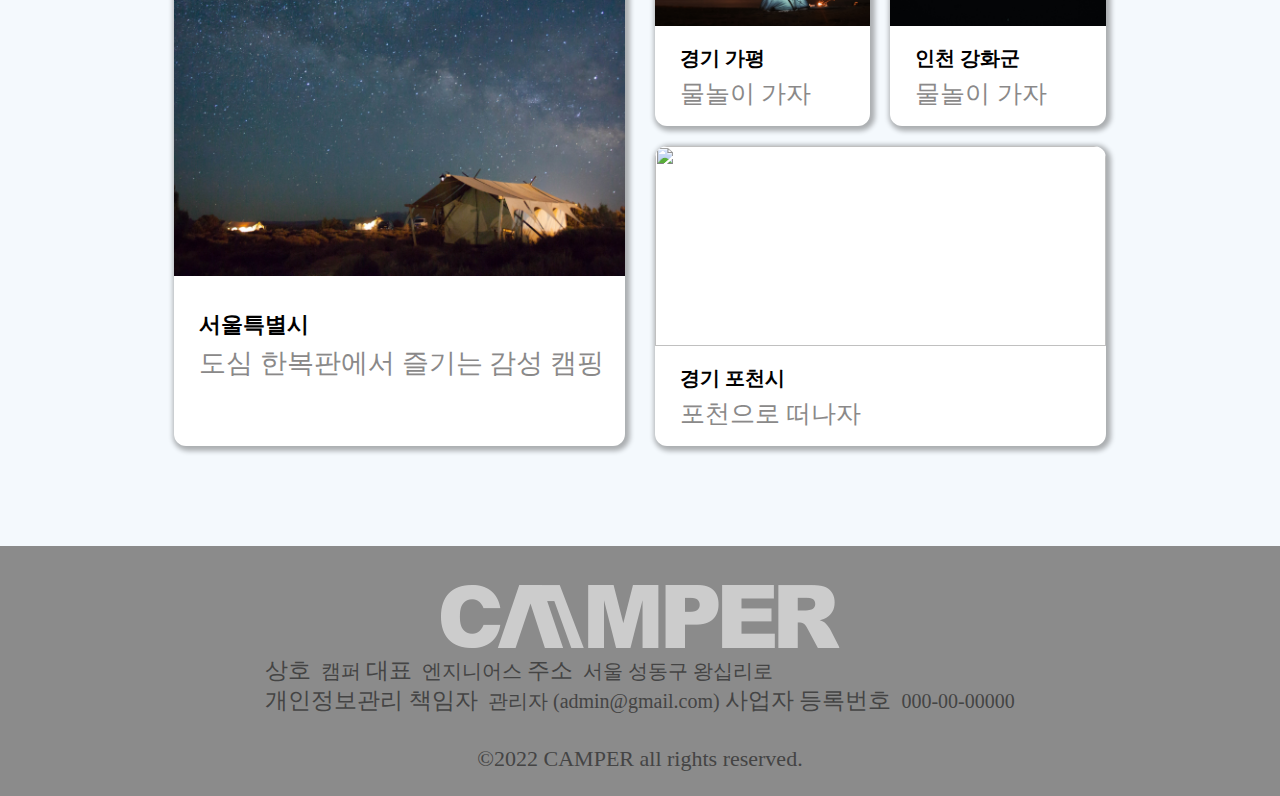
==== commit 084a098a: "main search" ====
--- a/camper/src/main/webapp/index.html
+++ b/camper/src/main/webapp/index.html
@@ -1,3 +1,4 @@
+<!DOCTYPE html>
 <html lang="ko">
 
 <head>
@@ -5,12 +6,11 @@
     <meta http-equiv="X-UA-Compatible" content="IE=edge">
     <meta name="viewport" content="width=device-width, initial-scale=1.0">
     <title>CAMPER</title>
-    <link href="images/favicon.png" rel="shortcut icon">
-    <link rel="stylesheet" href="/stylesheets/layout.css">
-    <link rel="stylesheet" href="/stylesheets/header.css">
-    <link rel="stylesheet" href="/stylesheets/footer.css">
-    <link rel="stylesheet" href="/stylesheets/modal.css">
-    <link rel="stylesheet" href="/stylesheets/main.css">
+    <link rel="stylesheet" href="./stylesheets/layout.css">
+    <link rel="stylesheet" href="./stylesheets/header.css">
+    <link rel="stylesheet" href="./stylesheets/footer.css">
+    <link rel="stylesheet" href="./stylesheets/modal.css">
+    <link rel="stylesheet" href="./stylesheets/main.css">
     <script src="https://use.fontawesome.com/releases/v5.2.0/js/all.js"></script>
 
     <style>
@@ -151,6 +151,8 @@
                 margin-top: 5px;
                 overflow: hidden;
             }
+            
+            
         }
     </style>
 </head>
@@ -158,19 +160,19 @@
 <body>
     <header>
         <nav class="header_container">
-            <div class="header_item logo"><a href="/"><img src="/images/logo.png" height="90px"></a></div>
+            <div class="header_item logo"><a href="/"><img src="" height="47px"></a></div>
             <div class="header_item searchBar">
                 <div class="tab_menu_container">
-                    <button class="tab_menu_btn" id="stayBtn"><a href="./search/theme.do" style="color: #fff;">캠핑어때</a></button>
-                    <button class="tab_menu_btn" id="experienceBtn"><a href="./community/main.do" style="color: #fff;">캠핑톡톡</a></button>
-                    <button class="tab_menu_btn" id="onlineBtn"><a href="./dashboard/myads.do" style="color: #fff;">고객센터</a></button>
+                   <button class="tab_menu_btn" id="stayBtn"> <a href="./search/theme.do" style="color:#fff">캠핑가자</a></button>
+                    <button class="tab_menu_btn" id="experienceBtn"><a href="./community/main.do"  style="color:#fff" >캠핑톡톡</a></button>
+                    <button class="tab_menu_btn" id="onlineBtn">고객센터</button>
                 </div>
             </div>
 
             <div class="header_item">
                 <div class="header_dropdown"><button class="dropBtn"><img class="user_icon" src="./images/1.jpg"
                             height="30px"></button>
-                    <div class="dropdown-content hidden"><a href="./login/login.do" id="loginBtn">로그인</a><a id="signupBtn" href="./login/register">회원가입</a></div>
+                    <div class="dropdown-content hidden"><a id="loginBtn">로그인</a><a id="signupBtn">회원가입</a></div>
                 </div>
             </div>
 
@@ -253,7 +255,7 @@
                     <div class="second_title">사랑스런 댕댕이와 함께 !</div>
                     <article class="second_container">
                         <div class="second_item">
-                            <a href="./search/detail.do">
+                            <a href="#">
                                 <img class="item_thumb" src="./images/camping1.jpeg">
                                 <div class="item_txt">
                                     <div class="item_title">경기 포천시</div>
@@ -262,7 +264,7 @@
                             </a>
                         </div>
                         <div class="second_item">
-                            <a href="./search/detail.do">
+                            <a href="#">
                                 <img class="item_thumb" src="./images/camping2.jpeg">
                                 <div class="item_txt">
                                     <div class="item_title">경기 포천시</div>
@@ -271,7 +273,7 @@
                             </a>
                         </div>
                         <div class="second_item">
-                            <a href="./search/detail.do">
+                            <a href="#">
                                 <img class="item_thumb" src="./images/camping3.jpeg">
                                 <div class="item_txt">
                                     <div class="item_title">경기 포천시</div>
@@ -351,9 +353,9 @@
         </div>
     </footer>
 
-    <script type="module" src="/javascripts/nav.js"></script>
-    <script type="module" src="/javascripts/header.js"></script>
-    <script type="module" src="/javascripts/header.js"></script>
+    <script type="module" src="./javascripts/nav.js"></script>
+    <script type="module" src="./javascripts/header.js"></script>
+    <script type="module" src="./javascripts/header.js"></script>
 </body>
 
 </html>--- a/camper/src/main/webapp/stylesheets/layout.css
+++ b/camper/src/main/webapp/stylesheets/layout.css
@@ -0,0 +1,58 @@
+@font-face {
+  font-family: "애플산돌고딕"; 
+  src: url('/fonts/AppleSDGothicNeoM.eot'); 
+  src: local(※), url('/fonts/AppleSDGothicNeoM.woff') format('woff'),
+        url('/fonts/AppleSDGothicNeoM.eot?#iefix') format('embedded-opentype'),
+        url('/fonts/AppleSDGothicNeoM.ttf') format('truetype'); 
+
+  }
+
+
+* {
+    margin: 0;
+    padding: 0;
+    list-style: none;
+    text-decoration: none;
+    box-sizing: border-box;
+  }
+  
+  body {
+    height: 100%;
+    margin:0;
+    font: 14px "애플산돌고딕M";
+    display: flex;
+    flex-direction: column;
+    background: url(/images/bg.png) no-repeat;
+    background-size: 100% 1000px;
+    background-color: #f4f9fd;
+    
+  }
+  
+  header {
+    height: 600px;
+    width: 100%;
+  }
+  
+  footer {
+    padding: 8vw;
+    padding-top: 2vw;
+    height: 250px;
+    margin-top: auto;
+    background-color: rgb(139, 139, 139);
+    width: 100%;
+  }
+  
+  ul {
+    font-weight: bold;
+    list-style:none;
+  }
+  
+  li {
+    font-weight: normal;
+    margin-top: 10px;
+  }
+
+  a{
+    color: black;
+  }
+  --- a/camper/src/main/webapp/stylesheets/header.css
+++ b/camper/src/main/webapp/stylesheets/header.css
@@ -0,0 +1,162 @@
+:root {
+  --text-color: #fff;
+  --background-color: #000;
+  --accent-color: #ef8f1e;
+}
+
+.header_top{
+    text-align: center;
+    height: 50px;
+    padding: 15px;
+  }
+  
+  .header_top > a {
+    color:black;
+    font-weight: bold;
+  }
+  
+  .header_container {
+    width: 100%;
+    padding: 12vw;
+    padding-top: 20px;
+    padding-bottom: 0;
+    margin-top: 20px;
+    position: absolute;
+    display: flex;
+    flex-direction: row;
+
+  }
+
+  .header_dropdown {
+    display: inline-block;
+    height: 40px;
+  }
+
+  /*사용자 에이전트 스타일시트 개발자가 오버라이드하고 사용하지 않으면 임의로 지정된 CSS가 적용됨*/
+  .dropBtn {
+    cursor: pointer;
+    display:flex;
+    justify-content: space-between;
+    background-color: rgba(255, 255, 255, 0);
+    border: none;
+  }
+  .dropBtn:hover {
+    opacity: 0.5;
+  }
+  
+  .user_icon {
+    margin-right: 5px;
+    height: 50px;
+    width: 50px;
+    border-radius: 25px;
+  }
+  
+  .dropdown-content {
+    position: absolute;
+    width: 150px;
+    margin-right: 30px;
+    background-color: white;
+    border-radius: 12px;
+    box-shadow: 0px 8px 16px 0px rgba(0,0,0,0.2);
+    z-index: 1;
+  }
+  
+  .dropdown-content a {
+    color: black;
+    padding: 8px 16px;
+    margin:2px;
+    border-radius: 12px;
+    text-decoration: none;
+    display: block;
+    cursor: pointer;
+  }
+  
+  .dropdown-content a:hover {background-color: rgb(235, 235, 235);}
+  
+  
+  .drop_overlay {
+    width: 100%;
+    height: 100%;
+    position: absolute;
+  }
+  
+  #loginBtn {
+    font-weight:bold;
+  }
+  
+  .tab_menu_container {
+    display:flex;
+    justify-content: end;
+    z-index: -1;
+    margin-right: 10px;
+  }
+  
+  .tab_menu_btn {
+    background:none;
+    border:0;
+    outline:0;
+    cursor:pointer;
+    width:15%;
+    height:40px;
+    transition:0.3s all;
+    text-align: center;
+    font-size: 25px;
+    font-weight:500;
+    color: #fff;
+  }
+  
+  .tab_menu_btn:hover {
+    color: #ef8f1e;
+  }
+
+  .burgerBar {
+    display:none;
+    padding:20px;
+  }
+
+  .searchBar {
+    flex:1
+  }
+
+  .burger_menu {
+    display: none;
+    right: 32px;
+    font-size: 24px;
+    color: #fff;
+  }
+
+  .login {
+      position: fixed;
+      top:0;
+      left:0;
+      width: 100%;
+      height: 100%;
+      display:flex;
+      justify-content: center;
+      align-items: center;
+  }
+  
+  .signup {
+      position: fixed;
+      top:0;
+      left:0;
+      width: 100%;
+      height: 100%;
+      display:flex;
+      justify-content: center;
+      align-items: center;
+  }
+  
+  .reserve {
+      position: fixed;
+      top:0;
+      left:0;
+      width: 100%;
+      height: 100%;
+      display:flex;
+      justify-content: center;
+      align-items: center;
+  }
+  .afterLogin {
+    font-weight: bold;
+  }--- a/camper/src/main/webapp/stylesheets/footer.css
+++ b/camper/src/main/webapp/stylesheets/footer.css
@@ -0,0 +1,35 @@
+.footer_container{
+    display: flex;
+    justify-content:space-evenly;
+    align-items: center;
+    flex-wrap: wrap;
+    width: 100%;
+}
+.footer_item {
+    flex:none;
+    height:100%;
+}
+
+.copy{
+    width: 100%;
+    text-align: center;
+    margin-top: 30px;
+    font-size: 22px;
+    color: rgb(68, 68, 68);
+}
+
+.footer_txt {
+    font-size: 20px;
+    font-weight: 300;
+    line-height: 30px;
+    color:rgb(68, 68, 68);
+}
+
+.footer_title {
+    font-size: 23px;
+    font-weight: 500;
+    margin-right: 5px;
+}
+
+
+
--- a/camper/src/main/webapp/stylesheets/modal.css
+++ b/camper/src/main/webapp/stylesheets/modal.css
@@ -0,0 +1,120 @@
+.modal_overlay{
+    background-color: rgba(0,0,0,0.6);
+    width: 100%;
+    height: 100%;
+    position: absolute;
+}
+.modal_content {
+    background-color: white;
+    padding: 40px 80px;
+    text-align: center;
+    position: relative;
+    border-radius: 10px;
+    width: 35%;
+    box-shadow: 0 10px 20px rgba(0,0,0,0.19), 0 6px 6px rgba(0, 0, 0, 0.23);
+}
+
+table {
+    width: 100%;
+}
+
+.modalInput {
+    width: 100%;
+    height: 50px;
+    margin-top: 15px;
+    border-radius: 4px;
+    border-color: rgb(240,240,240);
+}
+
+.modalSubmit{
+    background-color:rgb(254,90,92);
+    border:none;
+    border-radius: 4px;
+    color:white;
+    font-weight: bold;
+    width: 100%;
+    height: 50px;
+    margin-top: 25px;
+    margin-bottom: 20px;
+    cursor: pointer;
+}
+
+.hidden {
+    display:none;
+}
+
+.modalTop {
+    width: 100%;
+    display:flex;
+}
+
+.modalTop > button {
+    position: absolute;
+    background-color: white;
+    font-size: large;
+    border:none;
+    right:10px;
+    top:10px;
+    cursor: pointer;
+}
+
+.modalTitle {
+    font-weight: bold;
+    font-size: 25px;
+    margin-bottom: 15px;
+}
+
+.reseveForm {
+    text-align: left;
+}
+
+.reserveDate {
+    display: flex;
+    justify-content: space-around;
+    border:solid;
+    border-width: 0.5px;
+    border-radius: 4px;
+    border-color: rgb(221, 221, 221);
+    height: 40px;
+    padding-top: 10px;
+    margin-bottom: 10px;
+}
+
+.reserveDateItem {
+    font-size: large;
+}
+
+.reserveLabel {
+    font-size: large;
+    font-weight: bold;
+    margin-bottom: 10px;
+}
+.reservePersonnel {
+    font-size: 20px;
+    border:solid;
+    border-width: 0.5px;
+    border-radius: 4px;
+    border-color: rgb(221, 221, 221);
+    height: 40px;
+    width: 100%;
+    text-align: center;
+}
+
+.priceContainer {
+    display:flex;
+    justify-content: space-between;
+    padding-top: 10px;
+    margin-top: 15px;
+    margin-bottom: 15px;
+    height: 40px;
+    width: 100%;
+}
+
+.priceItem {
+    font-size: large;
+}
+
+.totalItem {
+    font-size: large;
+    font-weight: bold;
+}--- a/camper/src/main/webapp/stylesheets/main.css
+++ b/camper/src/main/webapp/stylesheets/main.css
@@ -0,0 +1,242 @@
+.first_section {
+    border-radius: 12px;
+    margin: -300px 12vw 0 12vw;
+}
+
+.first_article {
+    margin-right: auto;
+    font-size: 20px;
+    font-weight: bolder;
+    padding: 50px 0px 0px 50px;
+    width: 40%;
+}
+
+.article_title {
+    font-size: 45px;
+    white-space: pre-line;
+    color: #ef8f1e;
+    font-weight: 500;
+}
+.article_content {
+    font-size: 25px;
+    font-weight: 300;
+    color: #fff;
+    margin-top: 20px;
+    line-height: 35px;
+    overflow: hidden;
+}
+
+.article_view {
+    font-size: 25px;
+    font-weight: 400;
+    margin-top: 5px;
+    overflow: hidden;
+}
+
+.article_view a{
+    color: #fff;
+}
+
+.second_section {
+    padding: 200px 5vw 0px 5vw;
+}
+
+.second_article {
+    margin-right: auto;
+    padding: 0px 8.7% 0px 8.7%;
+}
+
+.second_container{
+    display: flex;
+    flex-wrap: wrap;
+    padding: 30px 10px 10px 10px;
+    height: 500px;
+    width: 100%;
+}
+
+.second_title {
+    font-weight: 500;
+    font-size: 32px;
+    color:white;
+
+}
+
+.second_item {
+    flex:auto;
+    width: 31%;
+    border-radius: 12px;
+    margin: 15px;
+    box-shadow: 2px 2px 5px 3px rgba(0,0,0,0.3);
+    background-color: #fff;
+    height: 350px;
+    overflow: hidden;
+}
+
+.item_thumb {
+    /* 정해진 컨테이너에 맞게 이미지 사이즈 조절하고 싶으면 */
+    /* object-fit: cover*/
+    object-fit: cover;
+    border-radius: 12px 12px 0px 0px;
+    width: 100%;
+    height: 220px;
+}
+
+.item_txt{
+    height: 130px;
+    padding: 10px 10px;
+}
+
+.item_title {
+    padding: 20px 0px 5px 15px;
+    font-weight: 700;
+    font-size: 22px;
+}
+
+.item_descript {
+   padding: 0px 0px 0px 15px; 
+   font-size: 27px;
+   font-weight: 300;
+   color: rgb(138, 137, 137);
+}
+
+.third_section {
+    padding: 0px 5vw 150px;
+}
+
+.third_article {
+    margin-right: auto;
+    padding: 0px 8.7% 0px 8.7%;
+}
+
+.thirdContainer {
+    display: flex;
+    padding: 30px 10px 10px 10px;
+    height: 600px;
+    width: 100%;
+}
+
+.third_title {
+    font-weight: bold;
+    font-size: 32px;
+    color: #000;
+}
+
+.leftItem {
+    /* display:flex; */
+    width: 50%;
+    border-radius: 12px;
+    margin: 0px 30px 0px 0px;
+    box-shadow: 2px 2px 5px 3px rgba(0,0,0,0.3);
+    object-fit: cover;
+    height: 620px;
+    background-color: #fff;
+    overflow: hidden;
+}
+
+.third_item_thumb1 {
+    /* 정해진 컨테이너에 맞게 이미지 사이즈 조절하고 싶으면 */
+    /* object-fit: cover*/
+    object-fit: cover;
+    border-radius: 12px 12px 0px 0px;
+    width: 100%;
+    height: 450px;
+}
+
+.third_item_thumb2 {
+    /* 정해진 컨테이너에 맞게 이미지 사이즈 조절하고 싶으면 */
+    /* object-fit: cover*/
+    object-fit: cover;
+    border-radius: 12px 12px 0px 0px;
+    width: 100%;
+    height: 200px;
+}
+
+.rightItem {
+    /* display:flex; */
+    flex-direction: column;
+    width: 50%;
+    height: 600px;
+    
+}
+
+.rightTop {
+    display:flex;
+    height: 50%;
+    margin:0px 0px 5px 0px;
+    justify-content: space-between;
+
+}
+.topleft {
+    width: 50%;
+    /* display:flex; */
+    border-radius: 12px;
+    margin:0px 20px 0px 0px;
+    box-shadow: 2px 2px 5px 3px rgba(0,0,0,0.3);
+    background-color: #fff;
+    overflow: hidden;
+}
+.topRight {
+    width: 50%;
+    /* display:flex; */
+    border-radius: 12px;
+    box-shadow: 2px 2px 5px 3px rgba(0,0,0,0.3);
+    background-color: #fff;
+    overflow: hidden;
+}
+
+.rightBottom {
+    width:100%;
+    height: 50%;
+    /* display:flex; */
+    border-radius: 12px;
+    margin:20px 0px 0px 0px;
+    box-shadow: 2px 2px 5px 3px rgba(0,0,0,0.3);
+    background-color: #fff;
+    overflow: hidden;
+}
+
+
+.third_txt1 {
+    margin-top: auto;
+    height: 150px;
+    width: 100%;
+    border-radius: 0px 0px 12px 12px;
+    padding: 10px;
+    font-weight: bold;
+}
+
+.third_txt2 {
+    margin-top: auto;
+    height: 80px;
+    width: 100%;
+    border-radius: 0px 0px 12px 12px;
+    padding: 10px;
+    font-weight: bold;
+}
+
+.thirdTitle {
+    padding: 20px 0px 5px 15px;
+    font-weight: 700;
+    font-size: 22px;
+}
+
+.third_descript {
+    padding: 0px 0px 0px 15px; 
+    font-size: 27px;
+    font-weight: 300;
+    color: rgb(138, 137, 137);
+}
+
+.thirdTitle2 {
+    padding: 5px 0px 5px 15px;
+    font-weight: 700;
+    font-size: 20px;
+}
+
+.third_descript2 {
+    padding: 0px 0px 0px 15px; 
+    font-size: 25px;
+    font-weight: 300;
+    color: rgb(138, 137, 137);
+}
+
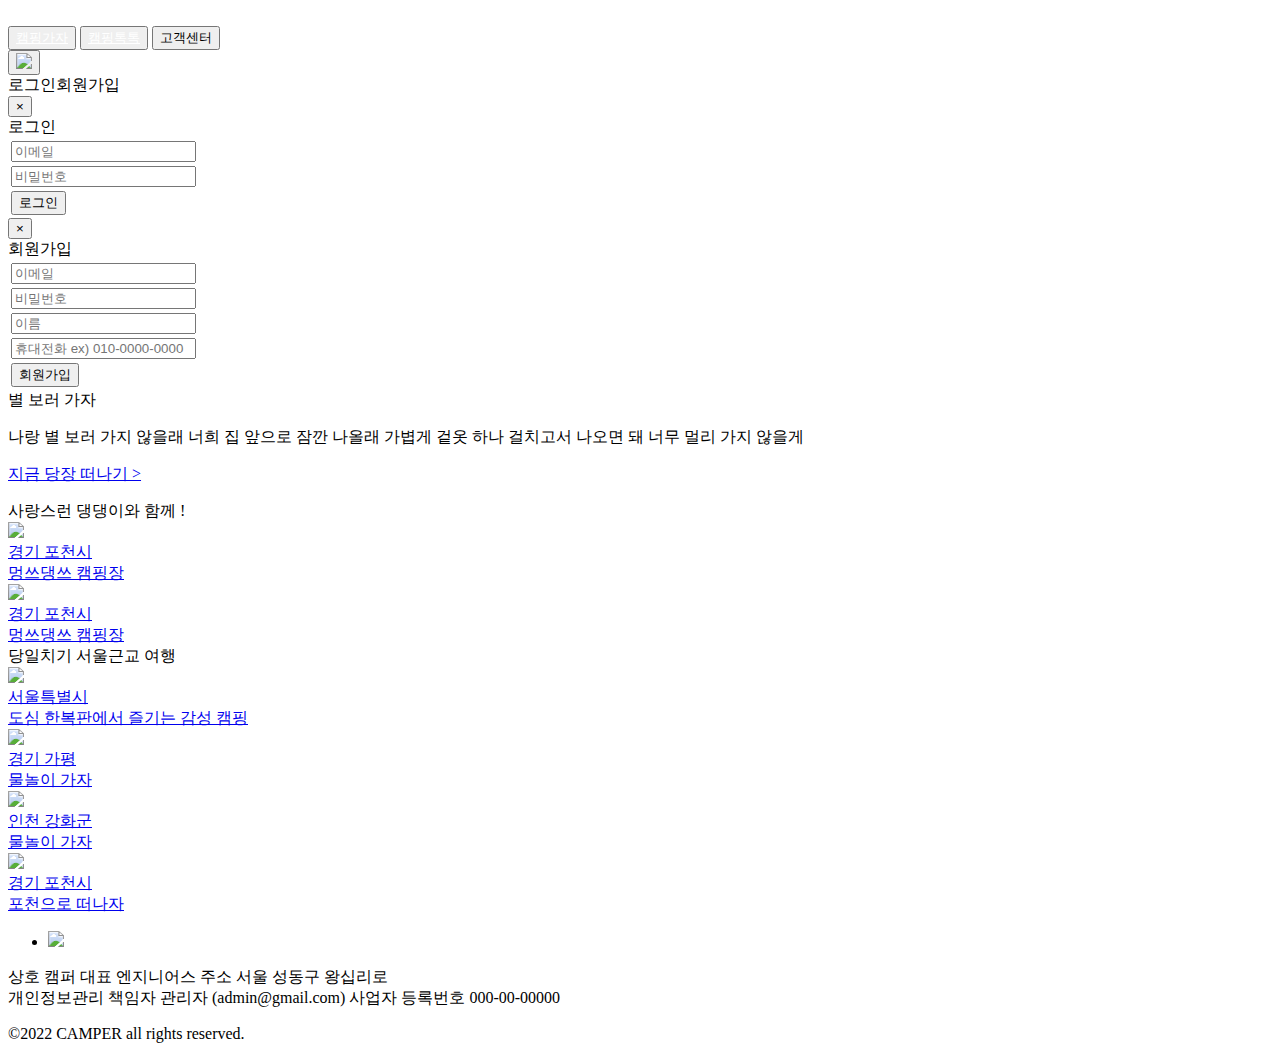
==== commit 76acf3fe: "Feat : 로그인 기능 추가 / 회원 탈퇴 기능 추가" ====
--- a/camper/src/main/webapp/index.html
+++ b/camper/src/main/webapp/index.html
@@ -6,11 +6,11 @@
     <meta http-equiv="X-UA-Compatible" content="IE=edge">
     <meta name="viewport" content="width=device-width, initial-scale=1.0">
     <title>CAMPER</title>
-    <link rel="stylesheet" href="./stylesheets/layout.css">
-    <link rel="stylesheet" href="./stylesheets/header.css">
-    <link rel="stylesheet" href="./stylesheets/footer.css">
-    <link rel="stylesheet" href="./stylesheets/modal.css">
-    <link rel="stylesheet" href="./stylesheets/main.css">
+    <link rel="stylesheet" href="/stylesheets/layout.css">
+    <link rel="stylesheet" href="/stylesheets/header.css">
+    <link rel="stylesheet" href="/stylesheets/footer.css">
+    <link rel="stylesheet" href="/stylesheets/modal.css">
+    <link rel="stylesheet" href="/stylesheets/main.css">
     <script src="https://use.fontawesome.com/releases/v5.2.0/js/all.js"></script>
 
     <style>
@@ -163,14 +163,14 @@
             <div class="header_item logo"><a href="/"><img src="" height="47px"></a></div>
             <div class="header_item searchBar">
                 <div class="tab_menu_container">
-                   <button class="tab_menu_btn" id="stayBtn"> <a href="./search/theme.do" style="color:#fff">캠핑가자</a></button>
-                    <button class="tab_menu_btn" id="experienceBtn"><a href="./community/main.do"  style="color:#fff" >캠핑톡톡</a></button>
+                   <button class="tab_menu_btn" id="stayBtn"> <a href="/search/theme.do" style="color:#fff">캠핑가자</a></button>
+                    <button class="tab_menu_btn" id="experienceBtn"><a href="/community/main.do"  style="color:#fff" >캠핑톡톡</a></button>
                     <button class="tab_menu_btn" id="onlineBtn">고객센터</button>
                 </div>
             </div>
 
             <div class="header_item">
-                <div class="header_dropdown"><button class="dropBtn"><img class="user_icon" src="./images/1.jpg"
+                <div class="header_dropdown"><button class="dropBtn"><img class="user_icon" src="/images/1.jpg"
                             height="30px"></button>
                     <div class="dropdown-content hidden"><a id="loginBtn">로그인</a><a id="signupBtn">회원가입</a></div>
                 </div>
@@ -256,7 +256,7 @@
                     <article class="second_container">
                         <div class="second_item">
                             <a href="#">
-                                <img class="item_thumb" src="./images/camping1.jpeg">
+                                <img class="item_thumb" src="/images/camping1.jpeg">
                                 <div class="item_txt">
                                     <div class="item_title">경기 포천시</div>
                                     <div class="item_descript">멍쓰댕쓰 캠핑장</div>
@@ -265,7 +265,7 @@
                         </div>
                         <div class="second_item">
                             <a href="#">
-                                <img class="item_thumb" src="./images/camping2.jpeg">
+                                <img class="item_thumb" src="/images/camping2.jpeg">
                                 <div class="item_txt">
                                     <div class="item_title">경기 포천시</div>
                                     <div class="item_descript">멍쓰댕쓰 캠핑장</div>
@@ -274,7 +274,7 @@
                         </div>
                         <div class="second_item">
                             <a href="#">
-                                <img class="item_thumb" src="./images/camping3.jpeg">
+                                <img class="item_thumb" src="/images/camping3.jpeg">
                                 <div class="item_txt">
                                     <div class="item_title">경기 포천시</div>
                                     <div class="item_descript">멍쓰댕쓰 캠핑장</div>
@@ -290,7 +290,7 @@
                     <div class="thirdContainer">
                         <div class="leftItem">
                             <a href="#">
-                                <img class="third_item_thumb1" src="./images/1.jpg">
+                                <img class="third_item_thumb1" src="/images/1.jpg">
                                 <div class="third_txt1">
                                     <div class="thirdTitle">서울특별시</div>
                                     <div class="third_descript">도심 한복판에서 즐기는 감성 캠핑</div>
@@ -301,7 +301,7 @@
                             <div class="rightTop">
                                 <div class="topleft">
                                     <a href="#">
-                                        <img class="third_item_thumb2" src="./images/2.jpg">
+                                        <img class="third_item_thumb2" src="/images/2.jpg">
                                         <div class="third_txt2">
                                             <div class="thirdTitle2">경기 가평</div>
                                             <div class="third_descript2">물놀이 가자</div>
@@ -310,7 +310,7 @@
                                 </div>
                                 <div class="topRight">
                                     <a href="#">
-                                        <img class="third_item_thumb2" src="./images/3.jpg">
+                                        <img class="third_item_thumb2" src="/images/3.jpg">
                                         <div class="third_txt2">
                                             <div class="thirdTitle2">인천 강화군</div>
                                             <div class="third_descript2">물놀이 가자</div>
@@ -320,7 +320,7 @@
                             </div>
                             <div class="rightBottom">
                                 <a href="#">
-                                    <img class="third_item_thumb2" src="./images/4.jpg">
+                                    <img class="third_item_thumb2" src="/images/4.jpg">
                                     <div class="third_txt2">
                                         <div class="thirdTitle2">경기 포천시</div>
                                         <div class="third_descript2">포천으로 떠나자</div>
@@ -338,7 +338,7 @@
         <div class="footer_container">
             <div class="footer_item">
                 <ul>
-                    <li> <img src="./images/footerlogo.png"></li>
+                    <li> <img src="/images/footerlogo.png"></li>
                 </ul>
             </div>
             <div class="footer_item">
@@ -353,9 +353,9 @@
         </div>
     </footer>
 
-    <script type="module" src="./javascripts/nav.js"></script>
-    <script type="module" src="./javascripts/header.js"></script>
-    <script type="module" src="./javascripts/header.js"></script>
+    <script type="module" src="/javascripts/nav.js"></script>
+    <script type="module" src="/javascripts/header.js"></script>
+    <script type="module" src="/javascripts/header.js"></script>
 </body>
 
 </html>